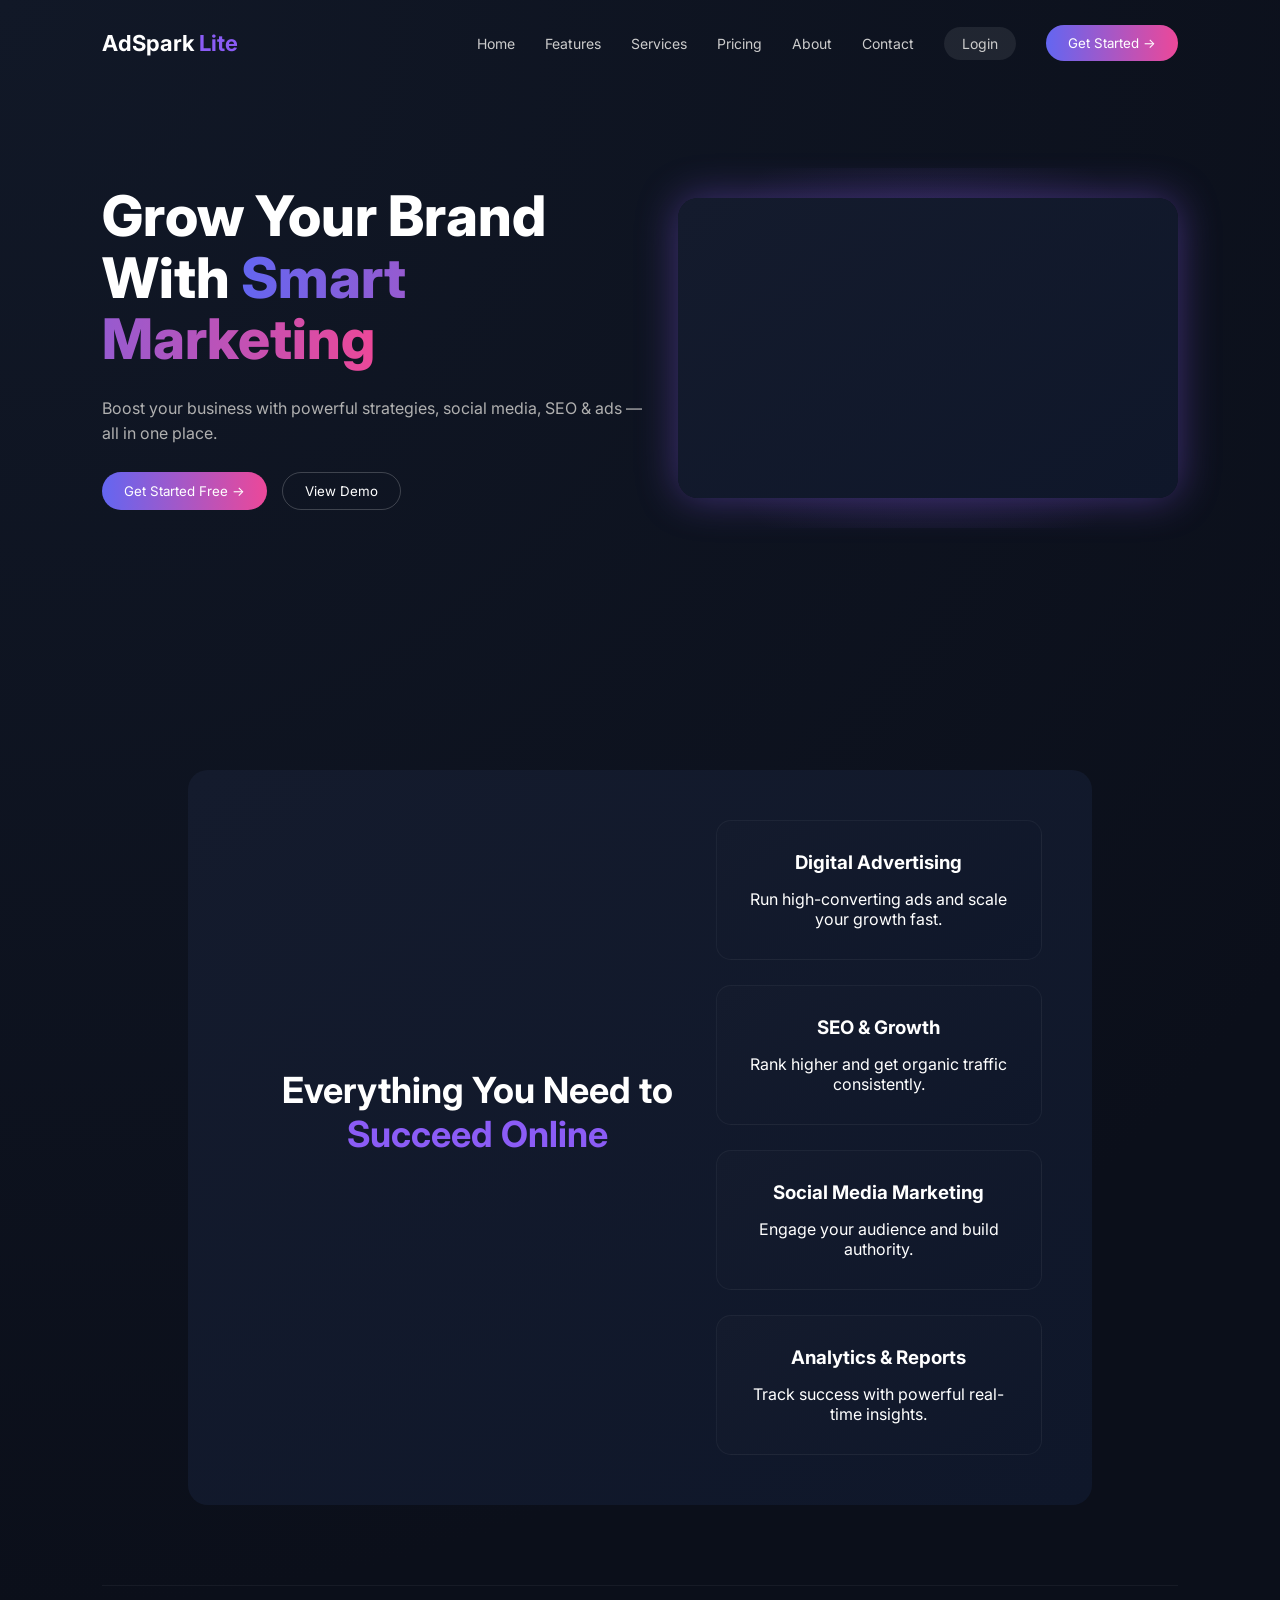
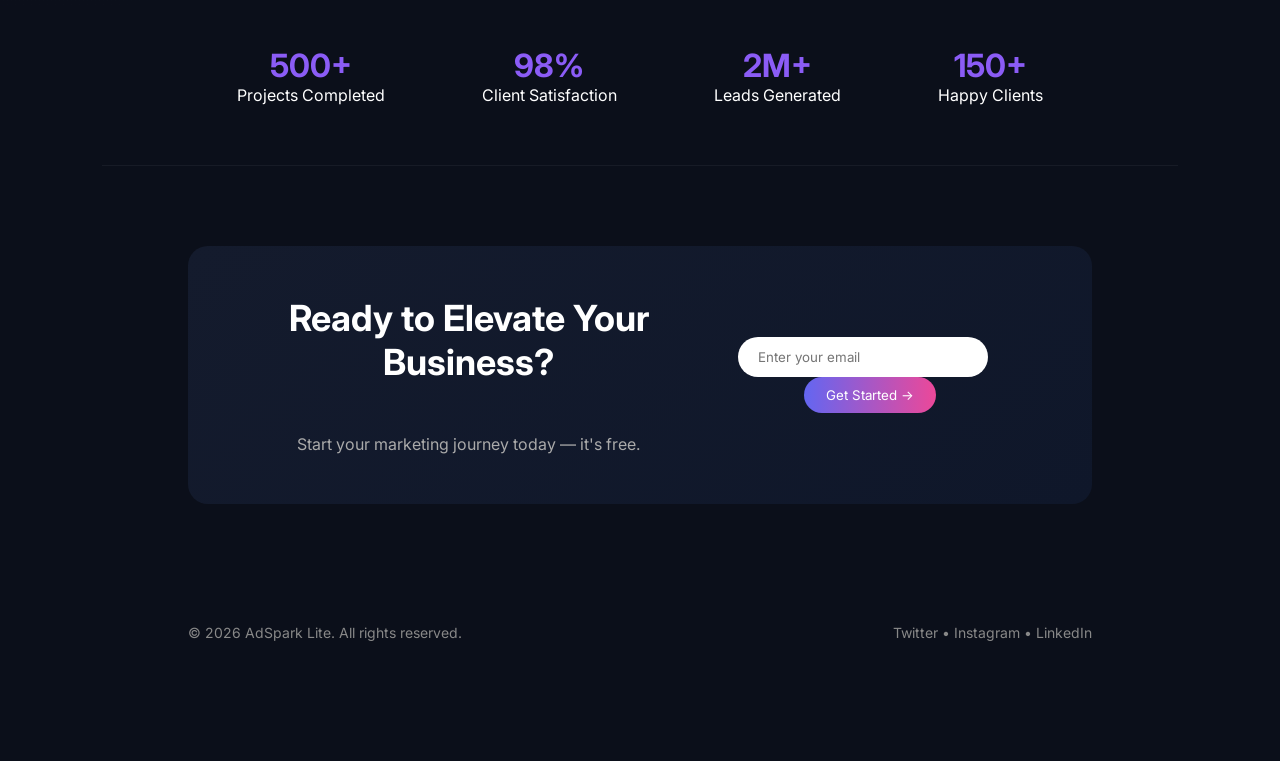
==== index.html @ bde57d4e "Update index.html" ====
<!DOCTYPE html>
<html lang="en">
<head>
<meta charset="UTF-8">
<meta name="viewport" content="width=device-width, initial-scale=1.0">
<title>AdSpark Lite</title>
<link href="https://fonts.googleapis.com/css2?family=Inter:wght@400;600;700;800&display=swap" rel="stylesheet">

<style>
* {
  margin: 0;
  padding: 0;
  box-sizing: border-box;
  font-family: 'Inter', sans-serif;
}

body {
  background: radial-gradient(circle at top left, #111827, #0b0f1a 60%);
  color: white;
  overflow-x: hidden;
}

/* NAVBAR */
nav {
  display: flex;
  justify-content: space-between;
  align-items: center;
  padding: 25px 8%;
}

.logo {
  font-size: 22px;
  font-weight: 700;
}

.logo span {
  color: #8b5cf6;
}

.nav-links {
  display: flex;
  gap: 30px;
  align-items: center;
}

.nav-links a {
  color: #ccc;
  text-decoration: none;
  font-size: 14px;
  transition: 0.3s;
}

.nav-links a:hover {
  color: white;
}

.login-btn {
  padding: 8px 18px;
  border-radius: 20px;
  background: rgba(255,255,255,0.08);
}

.primary-btn {
  padding: 10px 22px;
  border-radius: 25px;
  background: linear-gradient(90deg, #6366f1, #ec4899);
  border: none;
  color: white;
  cursor: pointer;
  transition: 0.3s;
}

.primary-btn:hover {
  box-shadow: 0 0 20px #8b5cf6;
  transform: translateY(-2px);
}

/* HERO */
.hero {
  display: flex;
  justify-content: space-between;
  align-items: center;
  padding: 100px 8%;
}

.hero-text {
  max-width: 550px;
}

.hero h1 {
  font-size: 56px;
  font-weight: 800;
  line-height: 1.1;
}

.hero h1 span {
  background: linear-gradient(90deg, #6366f1, #ec4899);
  -webkit-background-clip: text;
  -webkit-text-fill-color: transparent;
}

.hero p {
  margin: 25px 0;
  color: #b0b0b0;
  line-height: 1.6;
}

.hero-buttons {
  display: flex;
  gap: 15px;
  margin-top: 25px;
}

.secondary-btn {
  padding: 10px 22px;
  border-radius: 25px;
  background: transparent;
  border: 1px solid rgba(255,255,255,0.2);
  color: white;
  cursor: pointer;
}

/* MOCK DASHBOARD */
.dashboard {
  width: 500px;
  height: 300px;
  background: linear-gradient(145deg, #141b2d, #0f172a);
  border-radius: 20px;
  box-shadow: 0 0 40px rgba(139,92,246,0.4);
  position: relative;
}

.dashboard::after {
  content: "";
  position: absolute;
  width: 120%;
  height: 120%;
  top: -10%;
  left: -10%;
  background: radial-gradient(circle, rgba(139,92,246,0.2), transparent 70%);
  z-index: -1;
}

/* FEATURES */
.features {
  padding: 80px 8%;
  text-align: center;
}

.features h2 {
  font-size: 36px;
  margin-bottom: 50px;
}

.features h2 span {
  color: #8b5cf6;
}

.feature-grid {
  display: grid;
  grid-template-columns: repeat(auto-fit, minmax(230px, 1fr));
  gap: 25px;
}

.feature-card {
  background: linear-gradient(145deg, #141b2d, #0f172a);
  padding: 30px;
  border-radius: 15px;
  transition: 0.3s;
  border: 1px solid rgba(255,255,255,0.05);
}

.feature-card:hover {
  transform: translateY(-8px);
  box-shadow: 0 0 25px rgba(139,92,246,0.4);
}

.feature-card h3 {
  margin-bottom: 15px;
}

/* STATS */
.stats {
  display: flex;
  justify-content: space-around;
  padding: 60px 8%;
  border-top: 1px solid rgba(255,255,255,0.05);
  border-bottom: 1px solid rgba(255,255,255,0.05);
}

.stat {
  text-align: center;
}

.stat h3 {
  font-size: 32px;
  color: #8b5cf6;
}

/* CTA */
.cta {
  margin: 80px 8%;
  padding: 50px;
  border-radius: 20px;
  background: linear-gradient(145deg, #141b2d, #0f172a);
  display: flex;
  justify-content: space-between;
  align-items: center;
}

.cta input {
  padding: 12px 20px;
  width: 250px;
  border-radius: 25px;
  border: none;
  margin-right: 15px;
  outline: none;
}

/* FOOTER */
footer {
  padding: 40px 8%;
  display: flex;
  justify-content: space-between;
  color: #888;
  font-size: 14px;
}

@media(max-width: 900px){
  .hero {
    flex-direction: column;
    text-align: center;
  }

  .dashboard {
    margin-top: 50px;
    width: 100%;
  }

  .cta {
    flex-direction: column;
    gap: 20px;
    text-align: center;
  }
}
</style>
</head>

<body>

<nav>
  <div class="logo">AdSpark <span>Lite</span></div>
  <div class="nav-links">
    <a href="#">Home</a>
   <a href="#features">Features</a>
    <a href="#">Services</a>
    <a href="#">Pricing</a>
    <a href="#">About</a>
    <a href="#">Contact</a>
    <a class="login-btn" href="#">Login</a>
    <button class="primary-btn">Get Started →</button>
  </div>
</nav>

<section class="hero">
  <div class="hero-text">
    <h1>Grow Your Brand With <span>Smart Marketing</span></h1>
    <p>Boost your business with powerful strategies, social media, SEO & ads — all in one place.</p>
    <div class="hero-buttons">
      <button class="primary-btn">Get Started Free →</button>
      <button class="secondary-btn">View Demo</button>
    </div>
  </div>
  <div class="dashboard"></div>
</section>
<section class="features" id="features">
<section class="cta" id="cta">
  <h2>Everything You Need to <span>Succeed Online</span></h2>
  <div class="feature-grid">
    <div class="feature-card">
      <h3>Digital Advertising</h3>
      <p>Run high-converting ads and scale your growth fast.</p>
    </div>
    <div class="feature-card">
      <h3>SEO & Growth</h3>
      <p>Rank higher and get organic traffic consistently.</p>
    </div>
    <div class="feature-card">
      <h3>Social Media Marketing</h3>
      <p>Engage your audience and build authority.</p>
    </div>
    <div class="feature-card">
      <h3>Analytics & Reports</h3>
      <p>Track success with powerful real-time insights.</p>
    </div>
  </div>
</section>

<section class="stats">
  <div class="stat">
    <h3>500+</h3>
    <p>Projects Completed</p>
  </div>
  <div class="stat">
    <h3>98%</h3>
    <p>Client Satisfaction</p>
  </div>
  <div class="stat">
    <h3>2M+</h3>
    <p>Leads Generated</p>
  </div>
  <div class="stat">
    <h3>150+</h3>
    <p>Happy Clients</p>
  </div>
</section>

<section class="cta">
  <div>
    <h2>Ready to Elevate Your Business?</h2>
    <p style="color:#aaa;">Start your marketing journey today — it's free.</p>
  </div>
  <div>
    <input type="email" placeholder="Enter your email">
    <button class="primary-btn">Get Started →</button>
  </div>
</section>

<footer>
  <div>© 2026 AdSpark Lite. All rights reserved.</div>
  <div>Twitter • Instagram • LinkedIn</div>
</footer>
<script>

// Smooth scroll for nav links
document.querySelectorAll('a[<a href="#features">Features</a>"]').forEach(anchor => {
  anchor.addEventListener('click', function(e) {
    e.preventDefault();
    document.querySelector(this.getAttribute('href')).scrollIntoView({
      behavior: 'smooth'
    });
  });
});

// Scroll buttons
document.querySelectorAll('.primary-btn').forEach(btn => {
  btn.addEventListener('click', function() {
    const ctaSection = document.querySelector('.cta');
    ctaSection.scrollIntoView({ behavior: 'smooth' });
  });
});

// View Demo button
document.querySelector('.secondary-btn')?.addEventListener('click', function() {
  document.querySelector('.features').scrollIntoView({
    behavior: 'smooth'
  });
});

// Email submission
const emailBtn = document.querySelector('.cta button');
const emailInput = document.querySelector('.cta input');

emailBtn.addEventListener('click', function() {
  if(emailInput.value.trim() === "") {
    alert("Please enter your email.");
  } else {
    alert("You're in! 🚀 We'll be in touch soon.");
    emailInput.value = "";
  }
});

</script>
</body>
</html>
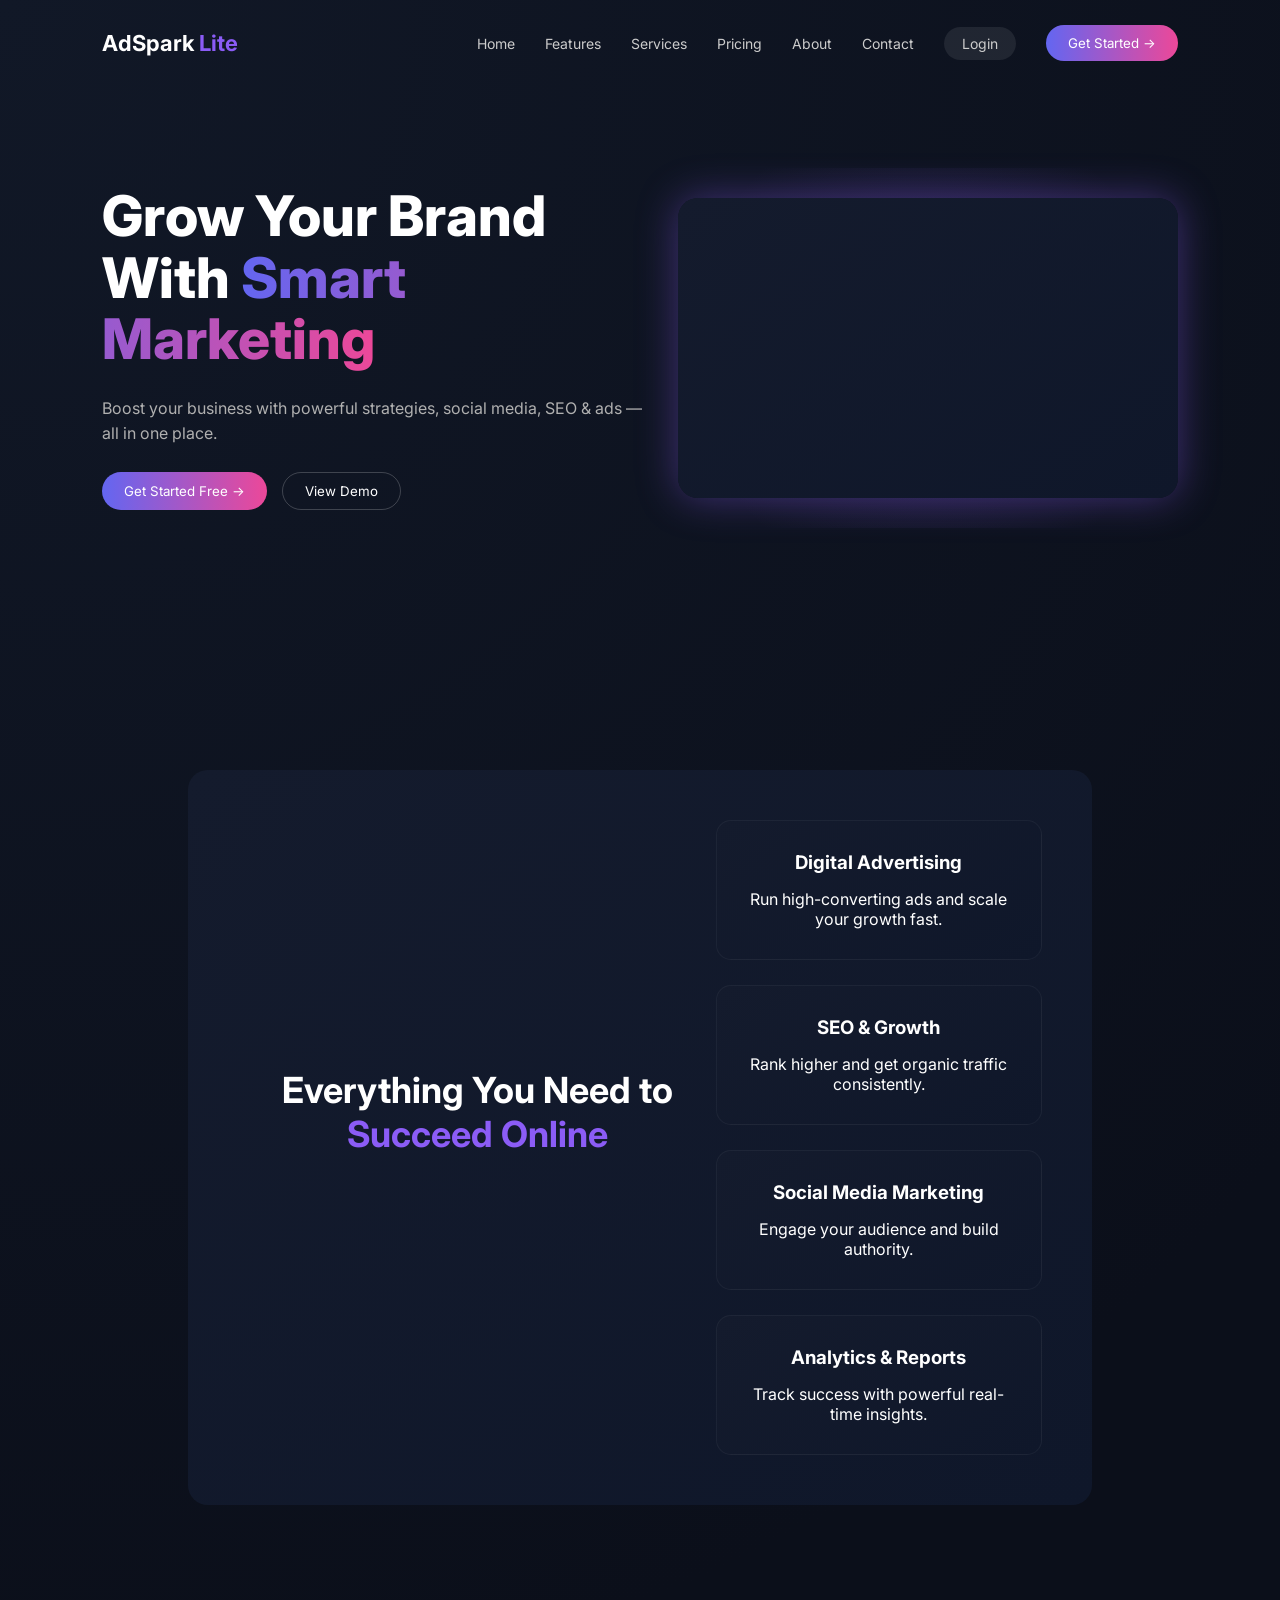
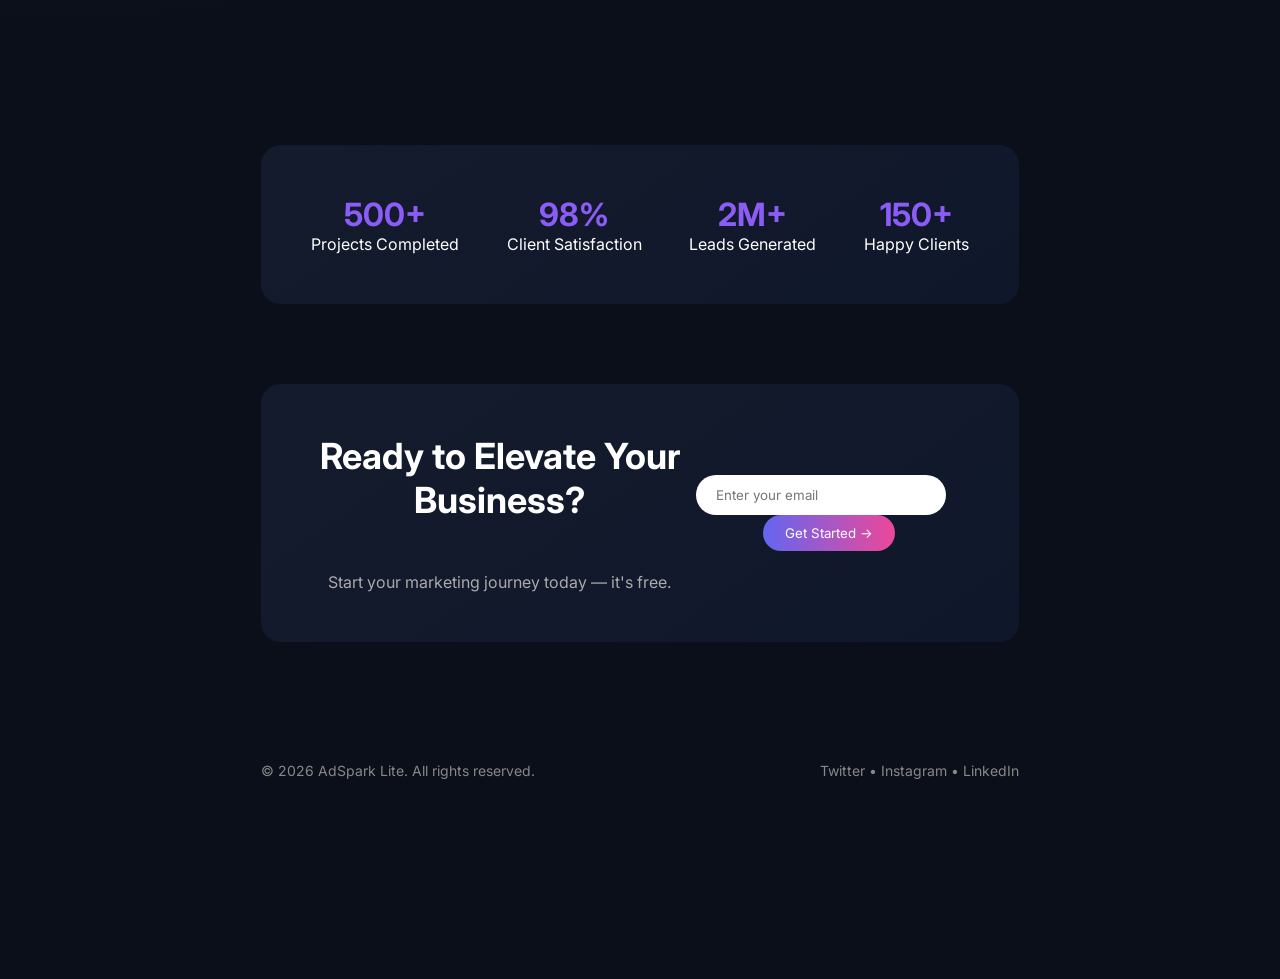
==== commit 0d2f02a9: "Update index.html" ====
--- a/index.html
+++ b/index.html
@@ -296,7 +296,8 @@
   </div>
 </section>
 
-<section class="stats">
+<section class="features" id="features">
+<section class="cta" id="cta">
   <div class="stat">
     <h3>500+</h3>
     <p>Projects Completed</p>
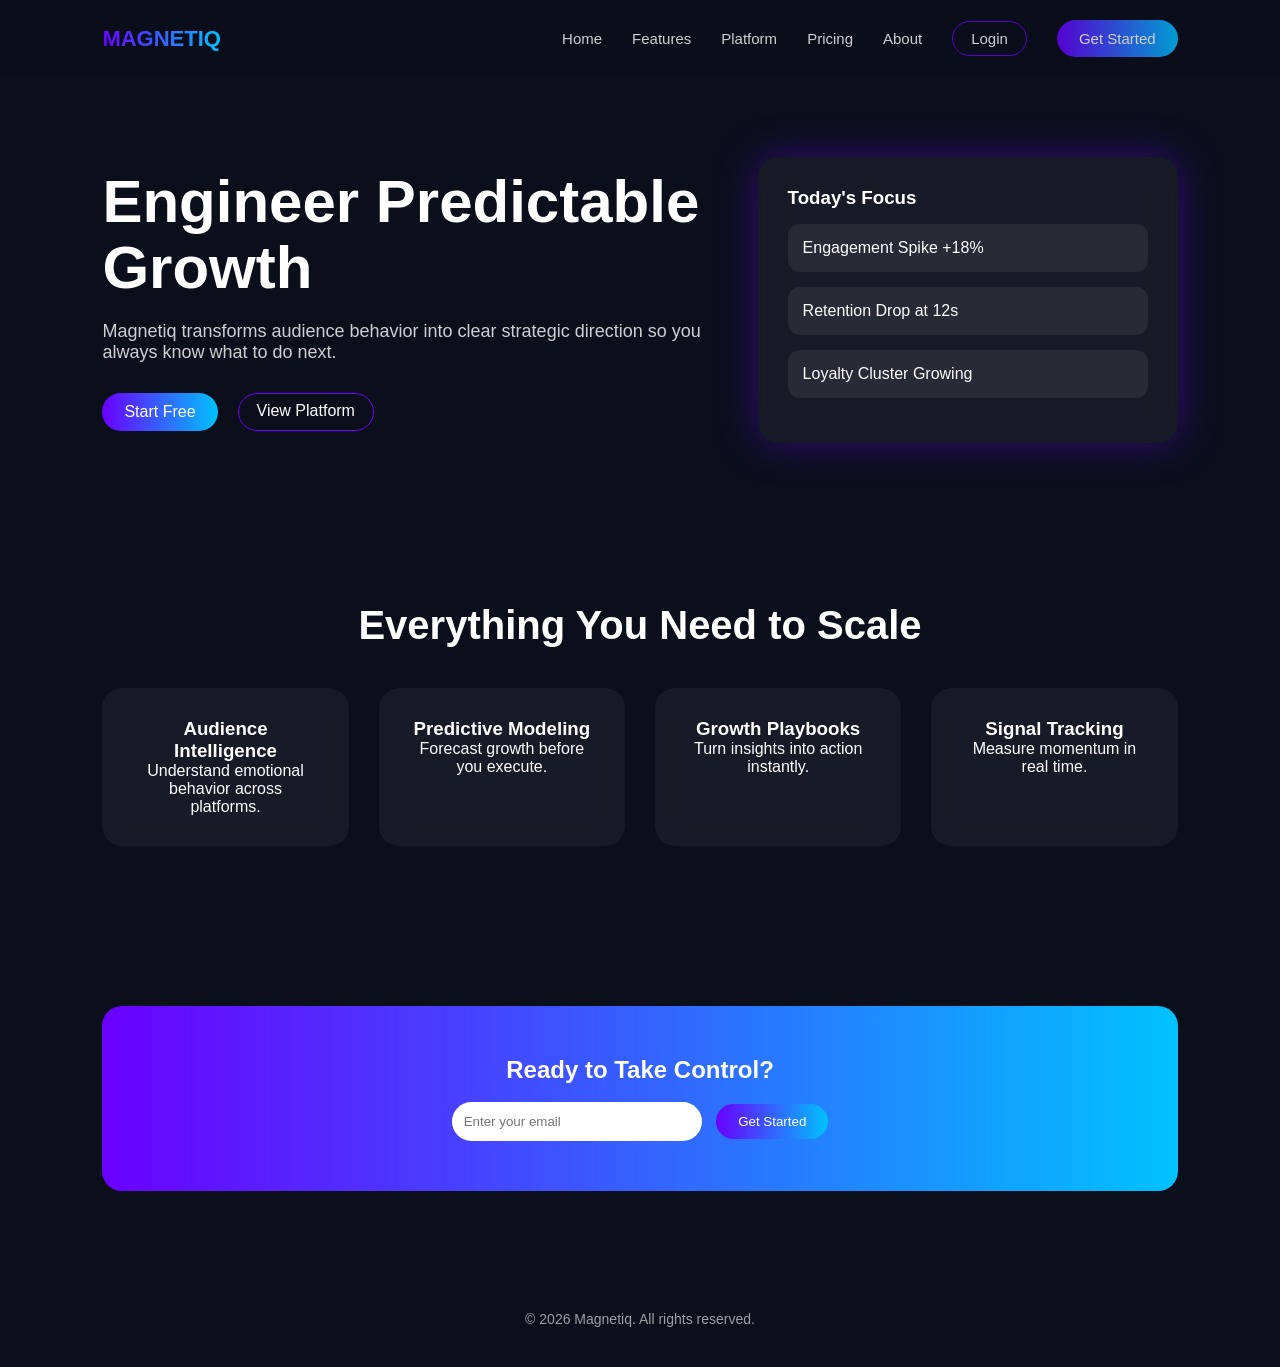
==== commit ed7694b6: "Update index.html" ====
--- a/index.html
+++ b/index.html
@@ -1,376 +1,74 @@
 <!DOCTYPE html>
-<html lang="en">
+<html>
 <head>
-<meta charset="UTF-8">
-<meta name="viewport" content="width=device-width, initial-scale=1.0">
-<title>AdSpark Lite</title>
-<link href="https://fonts.googleapis.com/css2?family=Inter:wght@400;600;700;800&display=swap" rel="stylesheet">
-
-<style>
-* {
-  margin: 0;
-  padding: 0;
-  box-sizing: border-box;
-  font-family: 'Inter', sans-serif;
-}
-
-body {
-  background: radial-gradient(circle at top left, #111827, #0b0f1a 60%);
-  color: white;
-  overflow-x: hidden;
-}
-
-/* NAVBAR */
-nav {
-  display: flex;
-  justify-content: space-between;
-  align-items: center;
-  padding: 25px 8%;
-}
-
-.logo {
-  font-size: 22px;
-  font-weight: 700;
-}
-
-.logo span {
-  color: #8b5cf6;
-}
-
-.nav-links {
-  display: flex;
-  gap: 30px;
-  align-items: center;
-}
-
-.nav-links a {
-  color: #ccc;
-  text-decoration: none;
-  font-size: 14px;
-  transition: 0.3s;
-}
-
-.nav-links a:hover {
-  color: white;
-}
-
-.login-btn {
-  padding: 8px 18px;
-  border-radius: 20px;
-  background: rgba(255,255,255,0.08);
-}
-
-.primary-btn {
-  padding: 10px 22px;
-  border-radius: 25px;
-  background: linear-gradient(90deg, #6366f1, #ec4899);
-  border: none;
-  color: white;
-  cursor: pointer;
-  transition: 0.3s;
-}
-
-.primary-btn:hover {
-  box-shadow: 0 0 20px #8b5cf6;
-  transform: translateY(-2px);
-}
-
-/* HERO */
-.hero {
-  display: flex;
-  justify-content: space-between;
-  align-items: center;
-  padding: 100px 8%;
-}
-
-.hero-text {
-  max-width: 550px;
-}
-
-.hero h1 {
-  font-size: 56px;
-  font-weight: 800;
-  line-height: 1.1;
-}
-
-.hero h1 span {
-  background: linear-gradient(90deg, #6366f1, #ec4899);
-  -webkit-background-clip: text;
-  -webkit-text-fill-color: transparent;
-}
-
-.hero p {
-  margin: 25px 0;
-  color: #b0b0b0;
-  line-height: 1.6;
-}
-
-.hero-buttons {
-  display: flex;
-  gap: 15px;
-  margin-top: 25px;
-}
-
-.secondary-btn {
-  padding: 10px 22px;
-  border-radius: 25px;
-  background: transparent;
-  border: 1px solid rgba(255,255,255,0.2);
-  color: white;
-  cursor: pointer;
-}
-
-/* MOCK DASHBOARD */
-.dashboard {
-  width: 500px;
-  height: 300px;
-  background: linear-gradient(145deg, #141b2d, #0f172a);
-  border-radius: 20px;
-  box-shadow: 0 0 40px rgba(139,92,246,0.4);
-  position: relative;
-}
-
-.dashboard::after {
-  content: "";
-  position: absolute;
-  width: 120%;
-  height: 120%;
-  top: -10%;
-  left: -10%;
-  background: radial-gradient(circle, rgba(139,92,246,0.2), transparent 70%);
-  z-index: -1;
-}
-
-/* FEATURES */
-.features {
-  padding: 80px 8%;
-  text-align: center;
-}
-
-.features h2 {
-  font-size: 36px;
-  margin-bottom: 50px;
-}
-
-.features h2 span {
-  color: #8b5cf6;
-}
-
-.feature-grid {
-  display: grid;
-  grid-template-columns: repeat(auto-fit, minmax(230px, 1fr));
-  gap: 25px;
-}
-
-.feature-card {
-  background: linear-gradient(145deg, #141b2d, #0f172a);
-  padding: 30px;
-  border-radius: 15px;
-  transition: 0.3s;
-  border: 1px solid rgba(255,255,255,0.05);
-}
-
-.feature-card:hover {
-  transform: translateY(-8px);
-  box-shadow: 0 0 25px rgba(139,92,246,0.4);
-}
-
-.feature-card h3 {
-  margin-bottom: 15px;
-}
-
-/* STATS */
-.stats {
-  display: flex;
-  justify-content: space-around;
-  padding: 60px 8%;
-  border-top: 1px solid rgba(255,255,255,0.05);
-  border-bottom: 1px solid rgba(255,255,255,0.05);
-}
-
-.stat {
-  text-align: center;
-}
-
-.stat h3 {
-  font-size: 32px;
-  color: #8b5cf6;
-}
-
-/* CTA */
-.cta {
-  margin: 80px 8%;
-  padding: 50px;
-  border-radius: 20px;
-  background: linear-gradient(145deg, #141b2d, #0f172a);
-  display: flex;
-  justify-content: space-between;
-  align-items: center;
-}
-
-.cta input {
-  padding: 12px 20px;
-  width: 250px;
-  border-radius: 25px;
-  border: none;
-  margin-right: 15px;
-  outline: none;
-}
-
-/* FOOTER */
-footer {
-  padding: 40px 8%;
-  display: flex;
-  justify-content: space-between;
-  color: #888;
-  font-size: 14px;
-}
-
-@media(max-width: 900px){
-  .hero {
-    flex-direction: column;
-    text-align: center;
-  }
-
-  .dashboard {
-    margin-top: 50px;
-    width: 100%;
-  }
-
-  .cta {
-    flex-direction: column;
-    gap: 20px;
-    text-align: center;
-  }
-}
-</style>
+  <title>Magnetiq</title>
+  <link rel="stylesheet" href="style.css">
 </head>
-
 <body>
 
-<nav>
-  <div class="logo">AdSpark <span>Lite</span></div>
+<div class="navbar">
+  <div class="logo">MAGNETIQ</div>
   <div class="nav-links">
-    <a href="#">Home</a>
-   <a href="#features">Features</a>
-    <a href="#">Services</a>
-    <a href="#">Pricing</a>
-    <a href="#">About</a>
-    <a href="#">Contact</a>
-    <a class="login-btn" href="#">Login</a>
-    <button class="primary-btn">Get Started →</button>
+    <a href="index.html">Home</a>
+    <a href="features.html">Features</a>
+    <a href="platform.html">Platform</a>
+    <a href="pricing.html">Pricing</a>
+    <a href="about.html">About</a>
+    <a href="login.html" class="btn-outline">Login</a>
+    <a href="login.html" class="btn-primary">Get Started</a>
   </div>
-</nav>
+</div>
 
 <section class="hero">
   <div class="hero-text">
-    <h1>Grow Your Brand With <span>Smart Marketing</span></h1>
-    <p>Boost your business with powerful strategies, social media, SEO & ads — all in one place.</p>
+    <h1>Engineer Predictable Growth</h1>
+    <p>Magnetiq transforms audience behavior into clear strategic direction so you always know what to do next.</p>
     <div class="hero-buttons">
-      <button class="primary-btn">Get Started Free →</button>
-      <button class="secondary-btn">View Demo</button>
+      <a href="login.html" class="btn-primary">Start Free</a>
+      <a href="features.html" class="btn-outline">View Platform</a>
     </div>
   </div>
-  <div class="dashboard"></div>
+
+  <div class="mockup">
+    <h3>Today's Focus</h3>
+    <div class="stat">Engagement Spike +18%</div>
+    <div class="stat">Retention Drop at 12s</div>
+    <div class="stat">Loyalty Cluster Growing</div>
+  </div>
 </section>
-<section class="features" id="features">
-<section class="cta" id="cta">
-  <h2>Everything You Need to <span>Succeed Online</span></h2>
+
+<section class="features">
+  <h2>Everything You Need to Scale</h2>
   <div class="feature-grid">
     <div class="feature-card">
-      <h3>Digital Advertising</h3>
-      <p>Run high-converting ads and scale your growth fast.</p>
+      <h3>Audience Intelligence</h3>
+      <p>Understand emotional behavior across platforms.</p>
     </div>
     <div class="feature-card">
-      <h3>SEO & Growth</h3>
-      <p>Rank higher and get organic traffic consistently.</p>
+      <h3>Predictive Modeling</h3>
+      <p>Forecast growth before you execute.</p>
     </div>
     <div class="feature-card">
-      <h3>Social Media Marketing</h3>
-      <p>Engage your audience and build authority.</p>
+      <h3>Growth Playbooks</h3>
+      <p>Turn insights into action instantly.</p>
     </div>
     <div class="feature-card">
-      <h3>Analytics & Reports</h3>
-      <p>Track success with powerful real-time insights.</p>
+      <h3>Signal Tracking</h3>
+      <p>Measure momentum in real time.</p>
     </div>
   </div>
 </section>
 
-<section class="features" id="features">
-<section class="cta" id="cta">
-  <div class="stat">
-    <h3>500+</h3>
-    <p>Projects Completed</p>
-  </div>
-  <div class="stat">
-    <h3>98%</h3>
-    <p>Client Satisfaction</p>
-  </div>
-  <div class="stat">
-    <h3>2M+</h3>
-    <p>Leads Generated</p>
-  </div>
-  <div class="stat">
-    <h3>150+</h3>
-    <p>Happy Clients</p>
-  </div>
+<section class="cta">
+  <h2>Ready to Take Control?</h2>
+  <br>
+  <input type="email" placeholder="Enter your email">
+  <button class="btn-primary">Get Started</button>
 </section>
 
-<section class="cta">
-  <div>
-    <h2>Ready to Elevate Your Business?</h2>
-    <p style="color:#aaa;">Start your marketing journey today — it's free.</p>
-  </div>
-  <div>
-    <input type="email" placeholder="Enter your email">
-    <button class="primary-btn">Get Started →</button>
-  </div>
-</section>
+<div class="footer">
+  © 2026 Magnetiq. All rights reserved.
+</div>
 
-<footer>
-  <div>© 2026 AdSpark Lite. All rights reserved.</div>
-  <div>Twitter • Instagram • LinkedIn</div>
-</footer>
-<script>
-
-// Smooth scroll for nav links
-document.querySelectorAll('a[<a href="#features">Features</a>"]').forEach(anchor => {
-  anchor.addEventListener('click', function(e) {
-    e.preventDefault();
-    document.querySelector(this.getAttribute('href')).scrollIntoView({
-      behavior: 'smooth'
-    });
-  });
-});
-
-// Scroll buttons
-document.querySelectorAll('.primary-btn').forEach(btn => {
-  btn.addEventListener('click', function() {
-    const ctaSection = document.querySelector('.cta');
-    ctaSection.scrollIntoView({ behavior: 'smooth' });
-  });
-});
-
-// View Demo button
-document.querySelector('.secondary-btn')?.addEventListener('click', function() {
-  document.querySelector('.features').scrollIntoView({
-    behavior: 'smooth'
-  });
-});
-
-// Email submission
-const emailBtn = document.querySelector('.cta button');
-const emailInput = document.querySelector('.cta input');
-
-emailBtn.addEventListener('click', function() {
-  if(emailInput.value.trim() === "") {
-    alert("Please enter your email.");
-  } else {
-    alert("You're in! 🚀 We'll be in touch soon.");
-    emailInput.value = "";
-  }
-});
-
-</script>
 </body>
 </html>
--- a/style.css
+++ b/style.css
@@ -0,0 +1,197 @@
+/* RESET */
+* {
+  margin: 0;
+  padding: 0;
+  box-sizing: border-box;
+  font-family: 'Inter', sans-serif;
+}
+
+body {
+  background: #0b0f1c;
+  color: white;
+  overflow-x: hidden;
+}
+
+a {
+  text-decoration: none;
+  color: inherit;
+}
+
+/* NAVBAR */
+.navbar {
+  display: flex;
+  justify-content: space-between;
+  align-items: center;
+  padding: 20px 8%;
+  background: rgba(11, 15, 28, 0.9);
+  position: sticky;
+  top: 0;
+  backdrop-filter: blur(10px);
+  z-index: 1000;
+}
+
+.logo {
+  font-size: 22px;
+  font-weight: 700;
+  background: linear-gradient(90deg, #6a00ff, #00c2ff);
+  -webkit-background-clip: text;
+  -webkit-text-fill-color: transparent;
+}
+
+.nav-links {
+  display: flex;
+  gap: 30px;
+  align-items: center;
+}
+
+.nav-links a {
+  font-size: 15px;
+  opacity: 0.8;
+}
+
+.nav-links a:hover {
+  opacity: 1;
+}
+
+.btn-outline {
+  padding: 8px 18px;
+  border-radius: 25px;
+  border: 1px solid #6a00ff;
+}
+
+.btn-primary {
+  padding: 10px 22px;
+  border-radius: 25px;
+  background: linear-gradient(90deg, #6a00ff, #00c2ff);
+  border: none;
+  color: white;
+  cursor: pointer;
+}
+
+/* HERO */
+.hero {
+  display: flex;
+  align-items: center;
+  justify-content: space-between;
+  padding: 80px 8%;
+  gap: 40px;
+}
+
+.hero-text {
+  max-width: 600px;
+}
+
+.hero h1 {
+  font-size: 60px;
+  line-height: 1.1;
+  margin-bottom: 20px;
+}
+
+.hero p {
+  font-size: 18px;
+  opacity: 0.8;
+  margin-bottom: 30px;
+}
+
+.hero-buttons {
+  display: flex;
+  gap: 20px;
+}
+
+/* MOCKUP PANEL */
+.mockup {
+  background: rgba(255, 255, 255, 0.05);
+  padding: 30px;
+  border-radius: 20px;
+  backdrop-filter: blur(15px);
+  box-shadow: 0 0 40px rgba(106, 0, 255, 0.4);
+  width: 420px;
+}
+
+.mockup h3 {
+  margin-bottom: 15px;
+}
+
+.stat {
+  margin-bottom: 15px;
+  padding: 15px;
+  border-radius: 12px;
+  background: rgba(255,255,255,0.07);
+}
+
+/* FEATURES */
+.features {
+  padding: 80px 8%;
+  text-align: center;
+}
+
+.features h2 {
+  font-size: 40px;
+  margin-bottom: 40px;
+}
+
+.feature-grid {
+  display: grid;
+  grid-template-columns: repeat(4, 1fr);
+  gap: 30px;
+}
+
+.feature-card {
+  padding: 30px;
+  border-radius: 20px;
+  background: rgba(255,255,255,0.05);
+  backdrop-filter: blur(10px);
+  transition: 0.3s;
+}
+
+.feature-card:hover {
+  transform: translateY(-8px);
+  box-shadow: 0 0 30px rgba(0, 194, 255, 0.4);
+}
+
+/* CTA SECTION */
+.cta {
+  margin: 80px 8%;
+  padding: 50px;
+  border-radius: 20px;
+  background: linear-gradient(90deg, #6a00ff, #00c2ff);
+  text-align: center;
+}
+
+.cta input {
+  padding: 12px;
+  border-radius: 25px;
+  border: none;
+  width: 250px;
+  margin-right: 10px;
+}
+
+/* FOOTER */
+.footer {
+  padding: 40px 8%;
+  text-align: center;
+  opacity: 0.6;
+  font-size: 14px;
+}
+
+/* RESPONSIVE */
+@media (max-width: 1000px) {
+  .hero {
+    flex-direction: column;
+    text-align: center;
+  }
+
+  .feature-grid {
+    grid-template-columns: repeat(2, 1fr);
+  }
+}
+
+@media (max-width: 600px) {
+  .feature-grid {
+    grid-template-columns: 1fr;
+  }
+
+  .hero h1 {
+    font-size: 38px;
+  }
+}
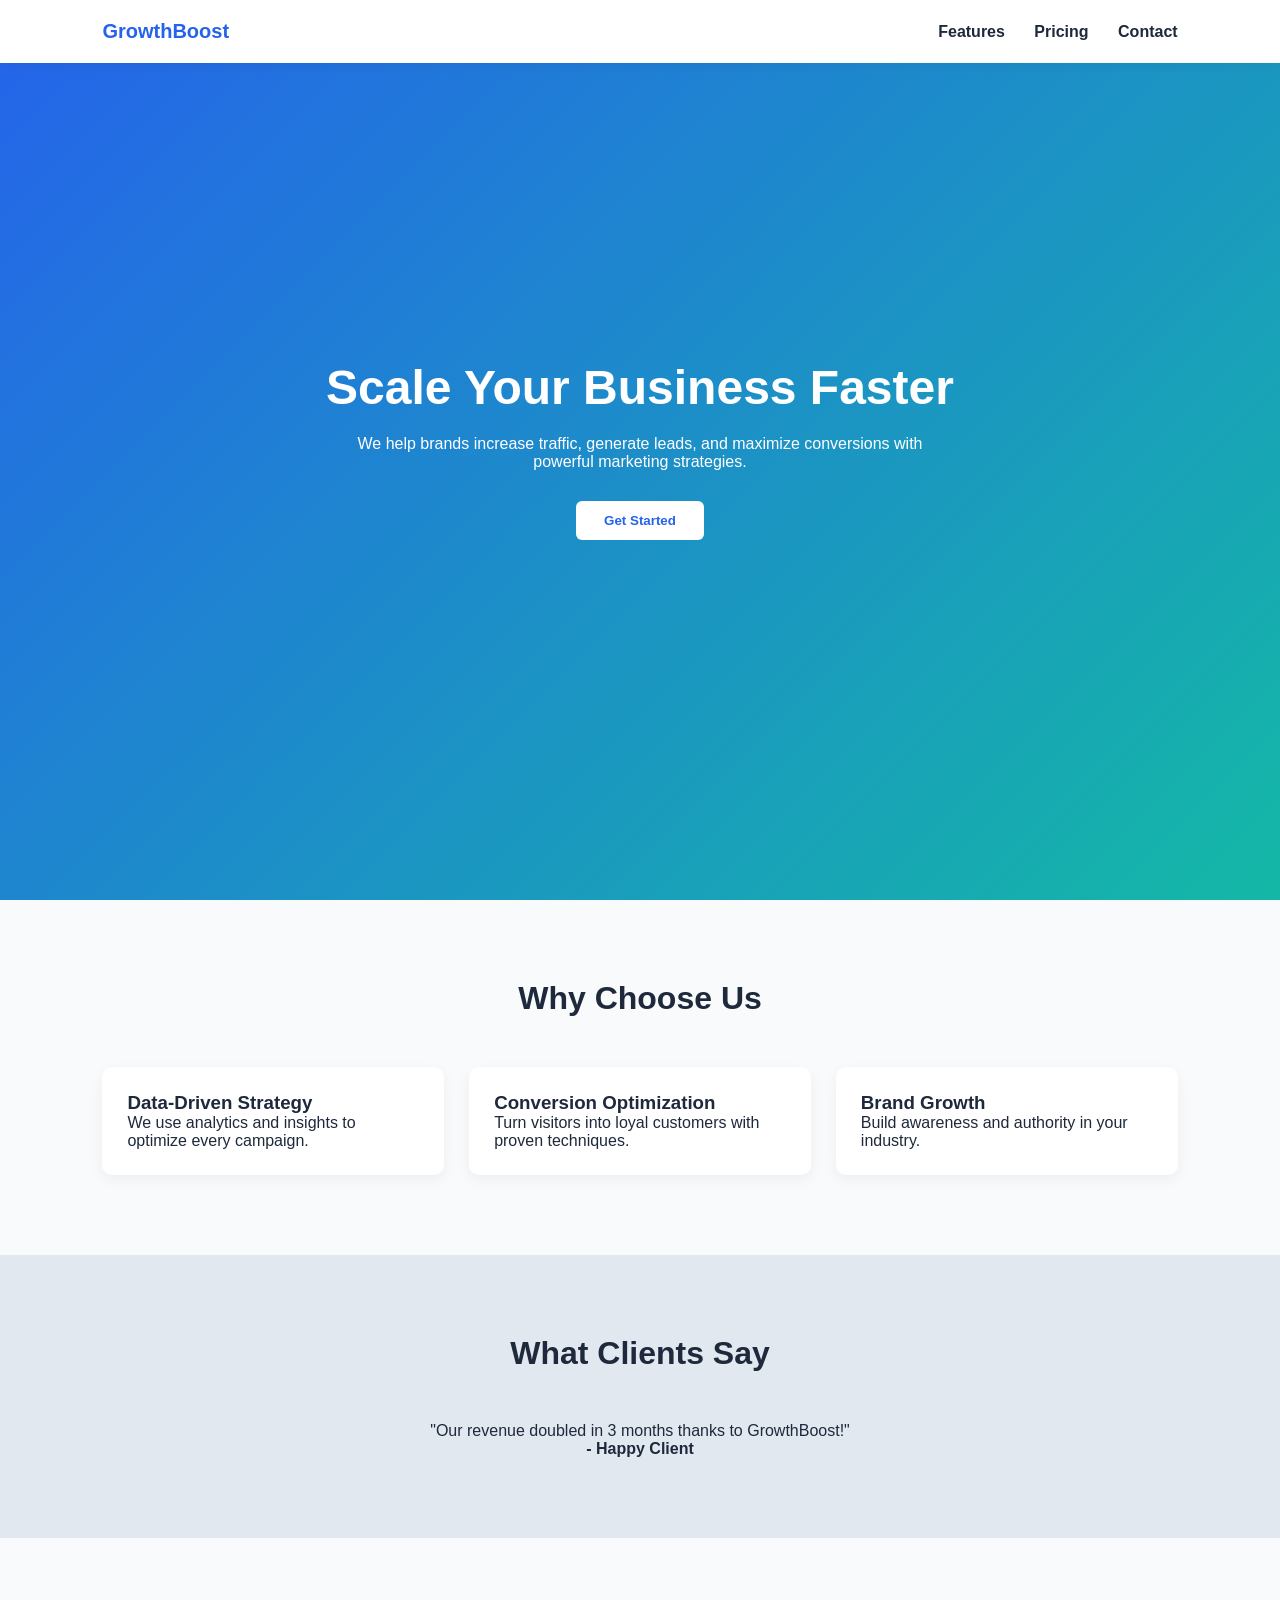
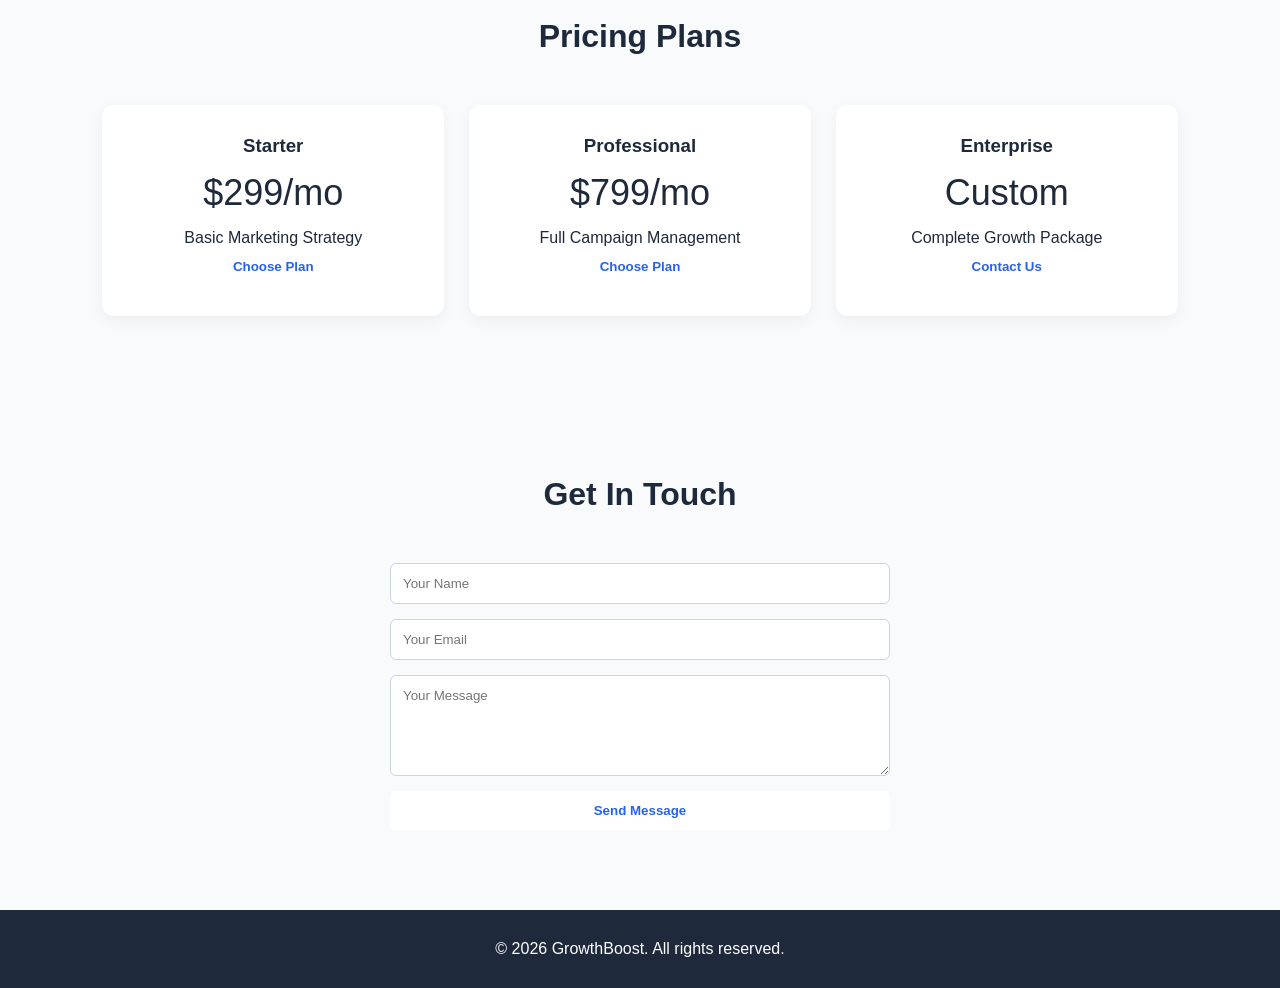
==== commit 1f5bf17a: "Update index.html" ====
--- a/index.html
+++ b/index.html
@@ -1,74 +1,279 @@
 <!DOCTYPE html>
-<html>
+<html lang="en">
 <head>
-  <title>Magnetiq</title>
-  <link rel="stylesheet" href="style.css">
+<meta charset="UTF-8">
+<meta name="viewport" content="width=device-width, initial-scale=1.0">
+<title>GrowthBoost | Marketing That Converts</title>
+
+<style>
+*{
+margin:0;
+padding:0;
+box-sizing:border-box;
+font-family:Arial, Helvetica, sans-serif;
+}
+
+body{
+background:#f8fafc;
+color:#1e293b;
+scroll-behavior:smooth;
+}
+
+/* HEADER */
+header{
+position:fixed;
+width:100%;
+background:white;
+padding:20px 8%;
+display:flex;
+justify-content:space-between;
+align-items:center;
+box-shadow:0 3px 10px rgba(0,0,0,0.05);
+z-index:1000;
+}
+
+.logo{
+font-weight:bold;
+font-size:20px;
+color:#2563eb;
+}
+
+nav a{
+margin-left:25px;
+text-decoration:none;
+color:#1e293b;
+font-weight:600;
+}
+
+nav a:hover{
+color:#2563eb;
+}
+
+/* HERO */
+.hero{
+height:100vh;
+display:flex;
+flex-direction:column;
+justify-content:center;
+align-items:center;
+text-align:center;
+padding:0 8%;
+background:linear-gradient(135deg,#2563eb,#14b8a6);
+color:white;
+}
+
+.hero h1{
+font-size:48px;
+margin-bottom:20px;
+}
+
+.hero p{
+max-width:600px;
+margin-bottom:30px;
+}
+
+.btn{
+padding:12px 28px;
+border:none;
+border-radius:6px;
+cursor:pointer;
+font-weight:bold;
+}
+
+.btn-primary{
+background:white;
+color:#2563eb;
+}
+
+.btn-primary:hover{
+background:#f1f5f9;
+}
+
+/* SECTIONS */
+section{
+padding:80px 8%;
+}
+
+.section-title{
+text-align:center;
+font-size:32px;
+margin-bottom:50px;
+}
+
+/* FEATURES */
+.features{
+display:grid;
+grid-template-columns:repeat(auto-fit,minmax(250px,1fr));
+gap:25px;
+}
+
+.card{
+background:white;
+padding:25px;
+border-radius:10px;
+box-shadow:0 5px 15px rgba(0,0,0,0.05);
+transition:0.3s;
+}
+
+.card:hover{
+transform:translateY(-8px);
+}
+
+/* TESTIMONIALS */
+.testimonials{
+background:#e2e8f0;
+text-align:center;
+}
+
+.testimonial{
+max-width:600px;
+margin:auto;
+}
+
+/* PRICING */
+.pricing{
+display:grid;
+grid-template-columns:repeat(auto-fit,minmax(250px,1fr));
+gap:25px;
+}
+
+.price-card{
+background:white;
+padding:30px;
+border-radius:12px;
+box-shadow:0 5px 15px rgba(0,0,0,0.05);
+text-align:center;
+}
+
+.price{
+font-size:36px;
+margin:15px 0;
+}
+
+/* CONTACT */
+.contact form{
+max-width:500px;
+margin:auto;
+display:flex;
+flex-direction:column;
+}
+
+input, textarea{
+padding:12px;
+margin-bottom:15px;
+border-radius:6px;
+border:1px solid #cbd5e1;
+}
+
+/* FOOTER */
+footer{
+background:#1e293b;
+color:white;
+text-align:center;
+padding:30px;
+}
+
+/* MOBILE */
+@media(max-width:768px){
+.hero h1{
+font-size:32px;
+}
+}
+</style>
 </head>
+
 <body>
 
-<div class="navbar">
-  <div class="logo">MAGNETIQ</div>
-  <div class="nav-links">
-    <a href="index.html">Home</a>
-    <a href="features.html">Features</a>
-    <a href="platform.html">Platform</a>
-    <a href="pricing.html">Pricing</a>
-    <a href="about.html">About</a>
-    <a href="login.html" class="btn-outline">Login</a>
-    <a href="login.html" class="btn-primary">Get Started</a>
-  </div>
-</div>
+<header>
+<div class="logo">GrowthBoost</div>
+<nav>
+<a href="#features">Features</a>
+<a href="#pricing">Pricing</a>
+<a href="#contact">Contact</a>
+</nav>
+</header>
 
 <section class="hero">
-  <div class="hero-text">
-    <h1>Engineer Predictable Growth</h1>
-    <p>Magnetiq transforms audience behavior into clear strategic direction so you always know what to do next.</p>
-    <div class="hero-buttons">
-      <a href="login.html" class="btn-primary">Start Free</a>
-      <a href="features.html" class="btn-outline">View Platform</a>
-    </div>
-  </div>
-
-  <div class="mockup">
-    <h3>Today's Focus</h3>
-    <div class="stat">Engagement Spike +18%</div>
-    <div class="stat">Retention Drop at 12s</div>
-    <div class="stat">Loyalty Cluster Growing</div>
-  </div>
-</section>
-
-<section class="features">
-  <h2>Everything You Need to Scale</h2>
-  <div class="feature-grid">
-    <div class="feature-card">
-      <h3>Audience Intelligence</h3>
-      <p>Understand emotional behavior across platforms.</p>
-    </div>
-    <div class="feature-card">
-      <h3>Predictive Modeling</h3>
-      <p>Forecast growth before you execute.</p>
-    </div>
-    <div class="feature-card">
-      <h3>Growth Playbooks</h3>
-      <p>Turn insights into action instantly.</p>
-    </div>
-    <div class="feature-card">
-      <h3>Signal Tracking</h3>
-      <p>Measure momentum in real time.</p>
-    </div>
-  </div>
-</section>
-
-<section class="cta">
-  <h2>Ready to Take Control?</h2>
-  <br>
-  <input type="email" placeholder="Enter your email">
-  <button class="btn-primary">Get Started</button>
-</section>
-
-<div class="footer">
-  © 2026 Magnetiq. All rights reserved.
-</div>
+<h1>Scale Your Business Faster</h1>
+<p>We help brands increase traffic, generate leads, and maximize conversions with powerful marketing strategies.</p>
+<button class="btn btn-primary" onclick="scrollToSection('contact')">Get Started</button>
+</section>
+
+<section id="features">
+<h2 class="section-title">Why Choose Us</h2>
+<div class="features">
+<div class="card">
+<h3>Data-Driven Strategy</h3>
+<p>We use analytics and insights to optimize every campaign.</p>
+</div>
+<div class="card">
+<h3>Conversion Optimization</h3>
+<p>Turn visitors into loyal customers with proven techniques.</p>
+</div>
+<div class="card">
+<h3>Brand Growth</h3>
+<p>Build awareness and authority in your industry.</p>
+</div>
+</div>
+</section>
+
+<section class="testimonials">
+<h2 class="section-title">What Clients Say</h2>
+<div class="testimonial">
+<p>"Our revenue doubled in 3 months thanks to GrowthBoost!"</p>
+<strong>- Happy Client</strong>
+</div>
+</section>
+
+<section id="pricing">
+<h2 class="section-title">Pricing Plans</h2>
+<div class="pricing">
+<div class="price-card">
+<h3>Starter</h3>
+<div class="price">$299/mo</div>
+<p>Basic Marketing Strategy</p>
+<button class="btn btn-primary">Choose Plan</button>
+</div>
+<div class="price-card">
+<h3>Professional</h3>
+<div class="price">$799/mo</div>
+<p>Full Campaign Management</p>
+<button class="btn btn-primary">Choose Plan</button>
+</div>
+<div class="price-card">
+<h3>Enterprise</h3>
+<div class="price">Custom</div>
+<p>Complete Growth Package</p>
+<button class="btn btn-primary">Contact Us</button>
+</div>
+</div>
+</section>
+
+<section id="contact" class="contact">
+<h2 class="section-title">Get In Touch</h2>
+<form onsubmit="submitForm(event)">
+<input type="text" placeholder="Your Name" required>
+<input type="email" placeholder="Your Email" required>
+<textarea rows="5" placeholder="Your Message" required></textarea>
+<button class="btn btn-primary">Send Message</button>
+</form>
+</section>
+
+<footer>
+© 2026 GrowthBoost. All rights reserved.
+</footer>
+
+<script>
+function scrollToSection(id){
+document.getElementById(id).scrollIntoView({behavior:"smooth"});
+}
+
+function submitForm(e){
+e.preventDefault();
+alert("Thank you! We will contact you soon.");
+e.target.reset();
+}
+</script>
 
 </body>
 </html>
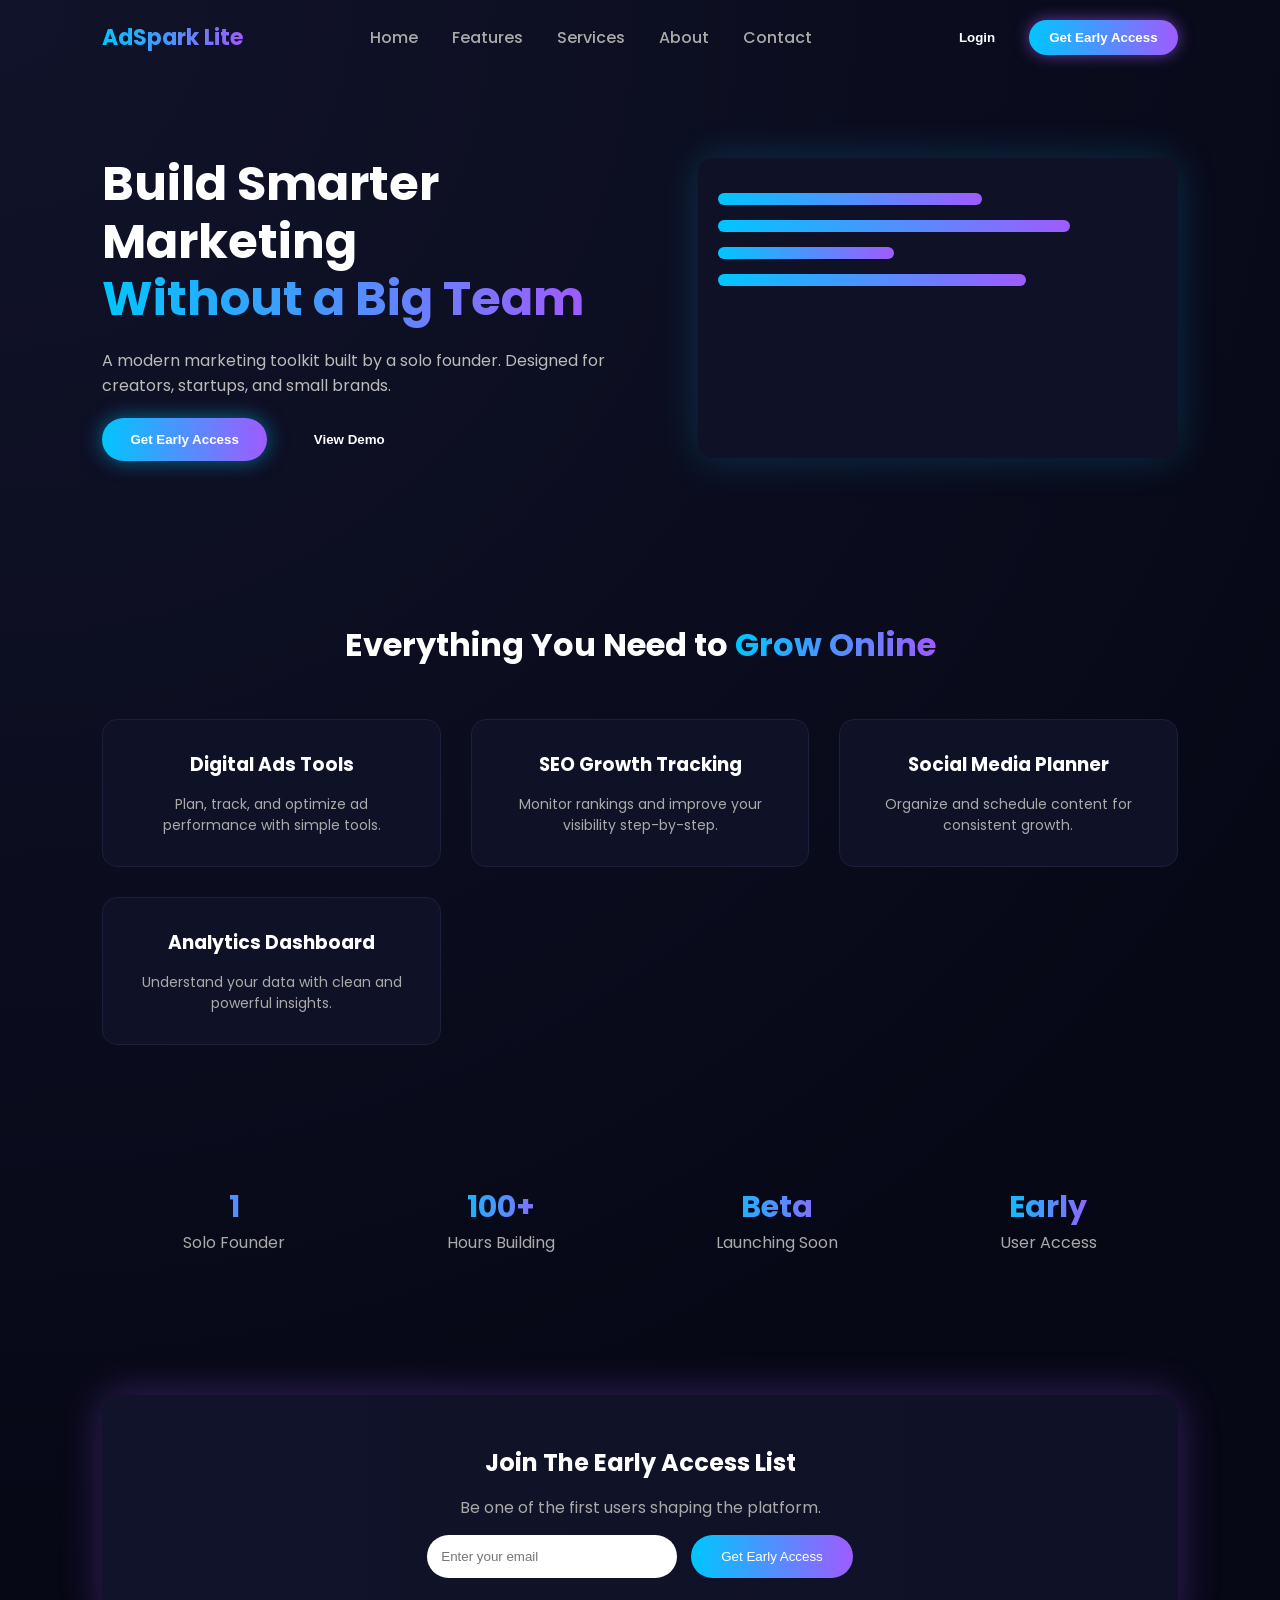
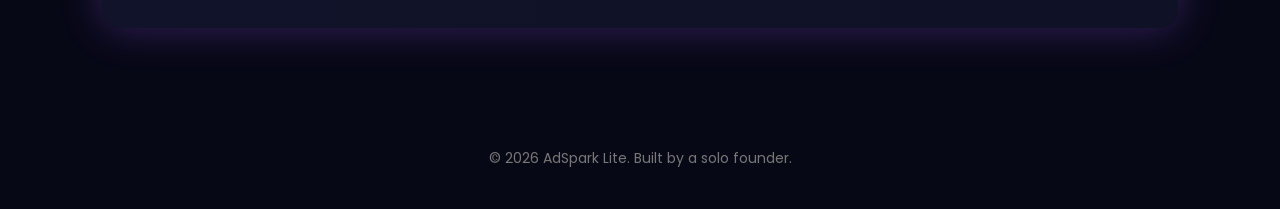
==== commit c47f8010: "Update index.html" ====
--- a/index.html
+++ b/index.html
@@ -3,277 +3,338 @@
 <head>
 <meta charset="UTF-8">
 <meta name="viewport" content="width=device-width, initial-scale=1.0">
-<title>GrowthBoost | Marketing That Converts</title>
+<title>AdSpark Lite</title>
+
+<link href="https://fonts.googleapis.com/css2?family=Poppins:wght@300;400;600;700&display=swap" rel="stylesheet">
 
 <style>
-*{
-margin:0;
-padding:0;
-box-sizing:border-box;
-font-family:Arial, Helvetica, sans-serif;
-}
-
-body{
-background:#f8fafc;
-color:#1e293b;
-scroll-behavior:smooth;
-}
-
-/* HEADER */
-header{
-position:fixed;
-width:100%;
-background:white;
-padding:20px 8%;
-display:flex;
-justify-content:space-between;
-align-items:center;
-box-shadow:0 3px 10px rgba(0,0,0,0.05);
-z-index:1000;
-}
-
-.logo{
-font-weight:bold;
-font-size:20px;
-color:#2563eb;
-}
-
-nav a{
-margin-left:25px;
-text-decoration:none;
-color:#1e293b;
-font-weight:600;
-}
-
-nav a:hover{
-color:#2563eb;
+* {
+    margin: 0;
+    padding: 0;
+    box-sizing: border-box;
+}
+
+body {
+    font-family: 'Poppins', sans-serif;
+    background: radial-gradient(circle at top left, #11132a, #070816 70%);
+    color: white;
+    overflow-x: hidden;
+}
+
+/* NAVBAR */
+header {
+    display: flex;
+    justify-content: space-between;
+    align-items: center;
+    padding: 20px 8%;
+}
+
+.logo {
+    font-size: 22px;
+    font-weight: 700;
+    background: linear-gradient(90deg,#00c6ff,#9f5bff);
+    -webkit-background-clip: text;
+    -webkit-text-fill-color: transparent;
+}
+
+nav a {
+    margin: 0 15px;
+    text-decoration: none;
+    color: #aaa;
+    font-weight: 500;
+    transition: .3s;
+}
+
+nav a:hover {
+    color: white;
+}
+
+.nav-buttons button {
+    padding: 10px 20px;
+    border-radius: 25px;
+    border: none;
+    font-weight: 600;
+    cursor: pointer;
+}
+
+.login-btn {
+    background: transparent;
+    border: 1px solid #555;
+    color: white;
+}
+
+.cta-btn {
+    background: linear-gradient(90deg,#00c6ff,#9f5bff);
+    color: white;
+    margin-left: 10px;
+    box-shadow: 0 0 15px rgba(159,91,255,.6);
 }
 
 /* HERO */
-.hero{
-height:100vh;
-display:flex;
-flex-direction:column;
-justify-content:center;
-align-items:center;
-text-align:center;
-padding:0 8%;
-background:linear-gradient(135deg,#2563eb,#14b8a6);
-color:white;
-}
-
-.hero h1{
-font-size:48px;
-margin-bottom:20px;
-}
-
-.hero p{
-max-width:600px;
-margin-bottom:30px;
-}
-
-.btn{
-padding:12px 28px;
-border:none;
-border-radius:6px;
-cursor:pointer;
-font-weight:bold;
-}
-
-.btn-primary{
-background:white;
-color:#2563eb;
-}
-
-.btn-primary:hover{
-background:#f1f5f9;
-}
-
-/* SECTIONS */
-section{
-padding:80px 8%;
-}
-
-.section-title{
-text-align:center;
-font-size:32px;
-margin-bottom:50px;
-}
+.hero {
+    display: flex;
+    align-items: center;
+    justify-content: space-between;
+    padding: 80px 8%;
+    flex-wrap: wrap;
+}
+
+.hero-text {
+    max-width: 550px;
+}
+
+.hero-text h1 {
+    font-size: 48px;
+    line-height: 1.2;
+}
+
+.gradient-text {
+    background: linear-gradient(90deg,#00c6ff,#9f5bff);
+    -webkit-background-clip: text;
+    -webkit-text-fill-color: transparent;
+}
+
+.hero-text p {
+    margin: 20px 0;
+    color: #bbb;
+}
+
+.hero-buttons button {
+    padding: 14px 28px;
+    border-radius: 30px;
+    border: none;
+    margin-right: 15px;
+    font-weight: 600;
+    cursor: pointer;
+}
+
+.primary-btn {
+    background: linear-gradient(90deg,#00c6ff,#9f5bff);
+    box-shadow: 0 0 20px rgba(0,198,255,.5);
+    color: white;
+}
+
+.secondary-btn {
+    background: transparent;
+    border: 1px solid #555;
+    color: white;
+}
+
+/* HERO MOCK DASHBOARD */
+.dashboard {
+    width: 480px;
+    height: 300px;
+    background: #0f1126;
+    border-radius: 15px;
+    box-shadow: 0 0 40px rgba(0,198,255,.2);
+    padding: 20px;
+}
+
+.bar {
+    height: 12px;
+    background: linear-gradient(90deg,#00c6ff,#9f5bff);
+    margin: 15px 0;
+    border-radius: 10px;
+}
+
+.bar:nth-child(1){ width: 60%;}
+.bar:nth-child(2){ width: 80%;}
+.bar:nth-child(3){ width: 40%;}
+.bar:nth-child(4){ width: 70%;}
 
 /* FEATURES */
-.features{
-display:grid;
-grid-template-columns:repeat(auto-fit,minmax(250px,1fr));
-gap:25px;
-}
-
-.card{
-background:white;
-padding:25px;
-border-radius:10px;
-box-shadow:0 5px 15px rgba(0,0,0,0.05);
-transition:0.3s;
-}
-
-.card:hover{
-transform:translateY(-8px);
-}
-
-/* TESTIMONIALS */
-.testimonials{
-background:#e2e8f0;
-text-align:center;
-}
-
-.testimonial{
-max-width:600px;
-margin:auto;
-}
-
-/* PRICING */
-.pricing{
-display:grid;
-grid-template-columns:repeat(auto-fit,minmax(250px,1fr));
-gap:25px;
-}
-
-.price-card{
-background:white;
-padding:30px;
-border-radius:12px;
-box-shadow:0 5px 15px rgba(0,0,0,0.05);
-text-align:center;
-}
-
-.price{
-font-size:36px;
-margin:15px 0;
-}
-
-/* CONTACT */
-.contact form{
-max-width:500px;
-margin:auto;
-display:flex;
-flex-direction:column;
-}
-
-input, textarea{
-padding:12px;
-margin-bottom:15px;
-border-radius:6px;
-border:1px solid #cbd5e1;
+.features {
+    padding: 80px 8%;
+    text-align: center;
+}
+
+.features h2 {
+    font-size: 32px;
+    margin-bottom: 50px;
+}
+
+.feature-grid {
+    display: grid;
+    grid-template-columns: repeat(auto-fit,minmax(250px,1fr));
+    gap: 30px;
+}
+
+.card {
+    background: #0f1126;
+    padding: 30px;
+    border-radius: 15px;
+    transition: .3s;
+    border: 1px solid #1d1f3b;
+}
+
+.card:hover {
+    transform: translateY(-10px);
+    box-shadow: 0 0 25px rgba(159,91,255,.4);
+}
+
+.card h3 {
+    margin-bottom: 15px;
+}
+
+.card p {
+    color: #aaa;
+    font-size: 14px;
+}
+
+/* STATS */
+.stats {
+    padding: 60px 8%;
+    display: flex;
+    justify-content: space-around;
+    text-align: center;
+    flex-wrap: wrap;
+}
+
+.stat h3 {
+    font-size: 30px;
+    background: linear-gradient(90deg,#00c6ff,#9f5bff);
+    -webkit-background-clip: text;
+    -webkit-text-fill-color: transparent;
+}
+
+.stat p {
+    color: #aaa;
+}
+
+/* CTA SECTION */
+.cta-section {
+    margin: 80px 8%;
+    background: linear-gradient(90deg,#11132a,#0f1126);
+    padding: 50px;
+    border-radius: 20px;
+    text-align: center;
+    box-shadow: 0 0 40px rgba(159,91,255,.3);
+}
+
+.cta-section input {
+    padding: 14px;
+    width: 250px;
+    border-radius: 30px;
+    border: none;
+    margin-right: 10px;
+}
+
+.cta-section button {
+    padding: 14px 30px;
+    border-radius: 30px;
+    border: none;
+    background: linear-gradient(90deg,#00c6ff,#9f5bff);
+    color: white;
+    cursor: pointer;
 }
 
 /* FOOTER */
-footer{
-background:#1e293b;
-color:white;
-text-align:center;
-padding:30px;
-}
-
-/* MOBILE */
-@media(max-width:768px){
-.hero h1{
-font-size:32px;
-}
+footer {
+    padding: 40px 8%;
+    text-align: center;
+    color: #777;
+    font-size: 14px;
+}
+
+/* RESPONSIVE */
+@media(max-width:900px){
+    .hero {
+        flex-direction: column;
+        text-align: center;
+    }
+
+    .dashboard {
+        margin-top: 40px;
+    }
 }
 </style>
 </head>
-
 <body>
 
 <header>
-<div class="logo">GrowthBoost</div>
-<nav>
-<a href="#features">Features</a>
-<a href="#pricing">Pricing</a>
-<a href="#contact">Contact</a>
-</nav>
+    <div class="logo">AdSpark Lite</div>
+    <nav>
+        <a href="#">Home</a>
+        <a href="#">Features</a>
+        <a href="#">Services</a>
+        <a href="#">About</a>
+        <a href="#">Contact</a>
+    </nav>
+    <div class="nav-buttons">
+        <button class="login-btn">Login</button>
+        <button class="cta-btn">Get Early Access</button>
+    </div>
 </header>
 
 <section class="hero">
-<h1>Scale Your Business Faster</h1>
-<p>We help brands increase traffic, generate leads, and maximize conversions with powerful marketing strategies.</p>
-<button class="btn btn-primary" onclick="scrollToSection('contact')">Get Started</button>
+    <div class="hero-text">
+        <h1>Build Smarter Marketing <br> <span class="gradient-text">Without a Big Team</span></h1>
+        <p>A modern marketing toolkit built by a solo founder. Designed for creators, startups, and small brands.</p>
+        <div class="hero-buttons">
+            <button class="primary-btn">Get Early Access</button>
+            <button class="secondary-btn">View Demo</button>
+        </div>
+    </div>
+
+    <div class="dashboard">
+        <div class="bar"></div>
+        <div class="bar"></div>
+        <div class="bar"></div>
+        <div class="bar"></div>
+    </div>
 </section>
 
-<section id="features">
-<h2 class="section-title">Why Choose Us</h2>
-<div class="features">
-<div class="card">
-<h3>Data-Driven Strategy</h3>
-<p>We use analytics and insights to optimize every campaign.</p>
-</div>
-<div class="card">
-<h3>Conversion Optimization</h3>
-<p>Turn visitors into loyal customers with proven techniques.</p>
-</div>
-<div class="card">
-<h3>Brand Growth</h3>
-<p>Build awareness and authority in your industry.</p>
-</div>
-</div>
+<section class="features">
+    <h2>Everything You Need to <span class="gradient-text">Grow Online</span></h2>
+    <div class="feature-grid">
+        <div class="card">
+            <h3>Digital Ads Tools</h3>
+            <p>Plan, track, and optimize ad performance with simple tools.</p>
+        </div>
+        <div class="card">
+            <h3>SEO Growth Tracking</h3>
+            <p>Monitor rankings and improve your visibility step-by-step.</p>
+        </div>
+        <div class="card">
+            <h3>Social Media Planner</h3>
+            <p>Organize and schedule content for consistent growth.</p>
+        </div>
+        <div class="card">
+            <h3>Analytics Dashboard</h3>
+            <p>Understand your data with clean and powerful insights.</p>
+        </div>
+    </div>
 </section>
 
-<section class="testimonials">
-<h2 class="section-title">What Clients Say</h2>
-<div class="testimonial">
-<p>"Our revenue doubled in 3 months thanks to GrowthBoost!"</p>
-<strong>- Happy Client</strong>
-</div>
+<section class="stats">
+    <div class="stat">
+        <h3>1</h3>
+        <p>Solo Founder</p>
+    </div>
+    <div class="stat">
+        <h3>100+</h3>
+        <p>Hours Building</p>
+    </div>
+    <div class="stat">
+        <h3>Beta</h3>
+        <p>Launching Soon</p>
+    </div>
+    <div class="stat">
+        <h3>Early</h3>
+        <p>User Access</p>
+    </div>
 </section>
 
-<section id="pricing">
-<h2 class="section-title">Pricing Plans</h2>
-<div class="pricing">
-<div class="price-card">
-<h3>Starter</h3>
-<div class="price">$299/mo</div>
-<p>Basic Marketing Strategy</p>
-<button class="btn btn-primary">Choose Plan</button>
-</div>
-<div class="price-card">
-<h3>Professional</h3>
-<div class="price">$799/mo</div>
-<p>Full Campaign Management</p>
-<button class="btn btn-primary">Choose Plan</button>
-</div>
-<div class="price-card">
-<h3>Enterprise</h3>
-<div class="price">Custom</div>
-<p>Complete Growth Package</p>
-<button class="btn btn-primary">Contact Us</button>
-</div>
-</div>
+<section class="cta-section">
+    <h2>Join The Early Access List</h2>
+    <p style="color:#aaa;margin:15px 0;">Be one of the first users shaping the platform.</p>
+    <input type="email" placeholder="Enter your email">
+    <button>Get Early Access</button>
 </section>
 
-<section id="contact" class="contact">
-<h2 class="section-title">Get In Touch</h2>
-<form onsubmit="submitForm(event)">
-<input type="text" placeholder="Your Name" required>
-<input type="email" placeholder="Your Email" required>
-<textarea rows="5" placeholder="Your Message" required></textarea>
-<button class="btn btn-primary">Send Message</button>
-</form>
-</section>
-
 <footer>
-© 2026 GrowthBoost. All rights reserved.
+    © 2026 AdSpark Lite. Built by a solo founder.
 </footer>
-
-<script>
-function scrollToSection(id){
-document.getElementById(id).scrollIntoView({behavior:"smooth"});
-}
-
-function submitForm(e){
-e.preventDefault();
-alert("Thank you! We will contact you soon.");
-e.target.reset();
-}
-</script>
 
 </body>
 </html>
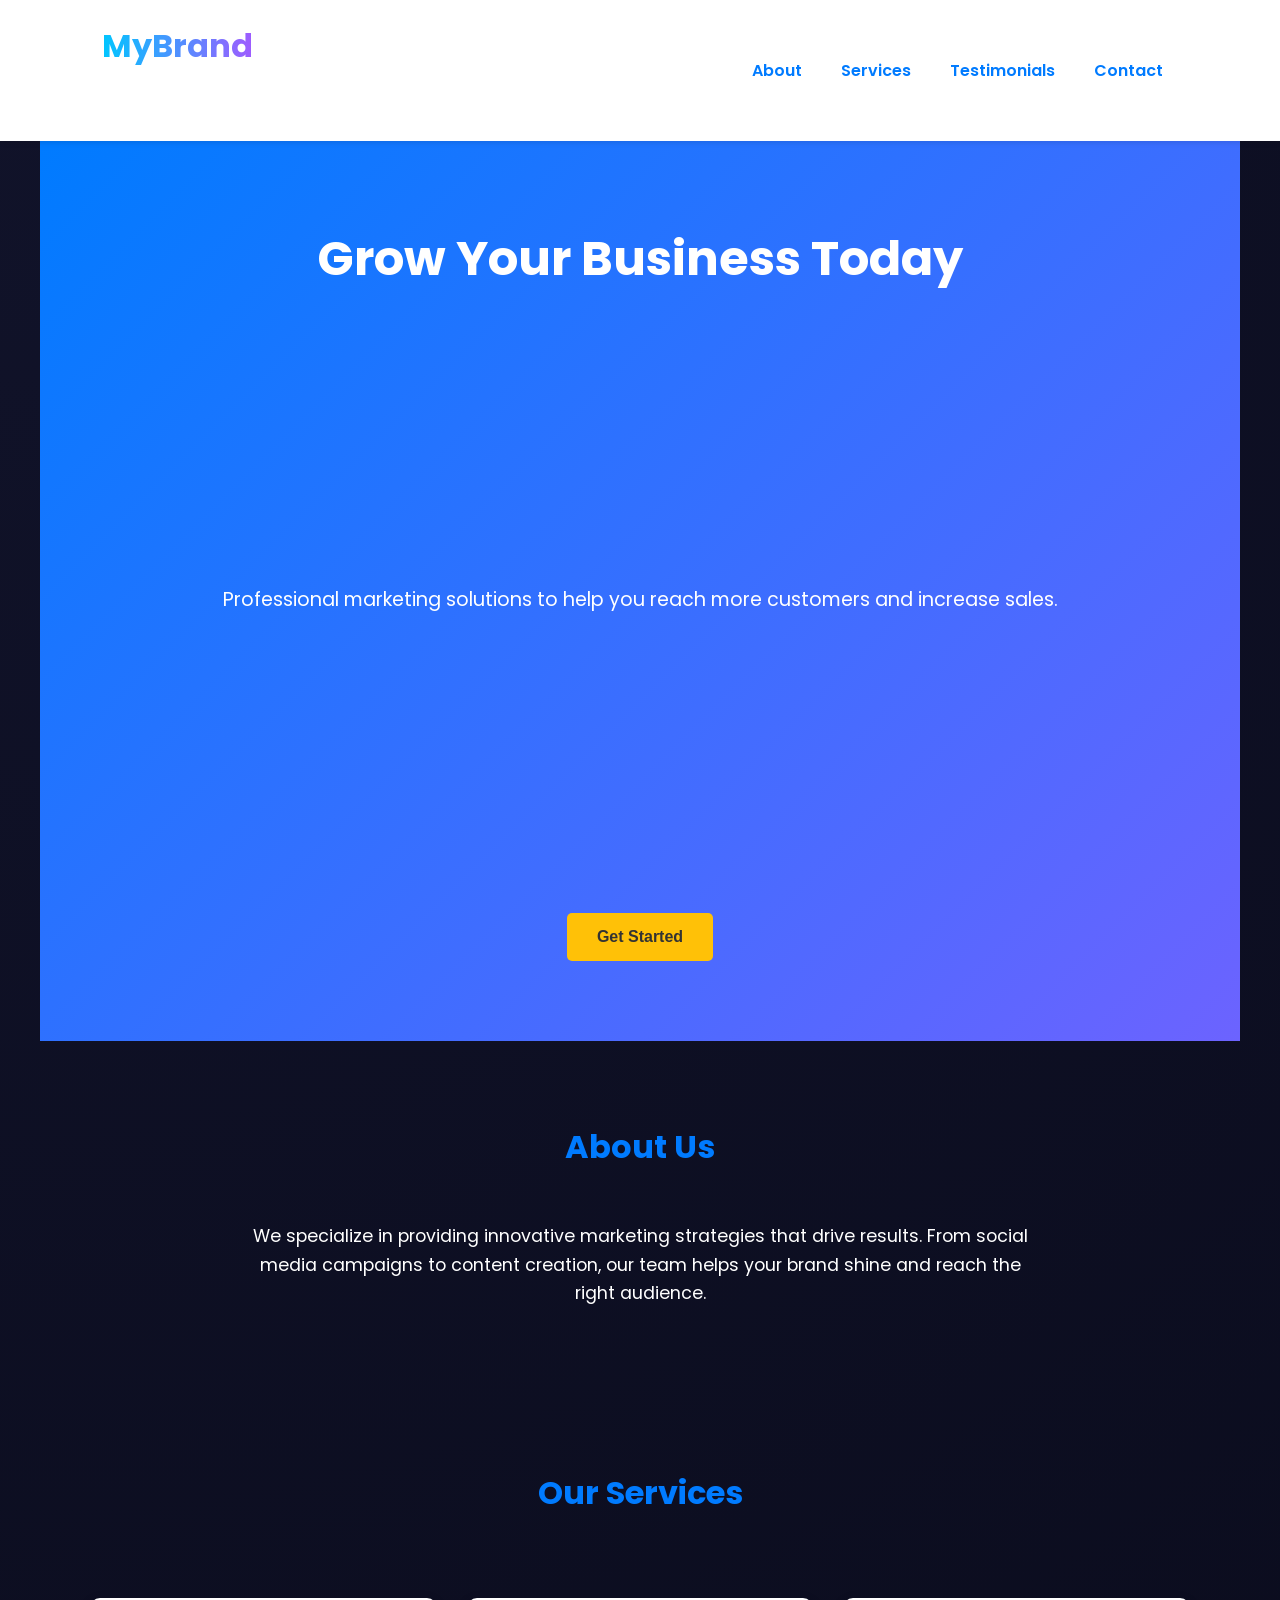
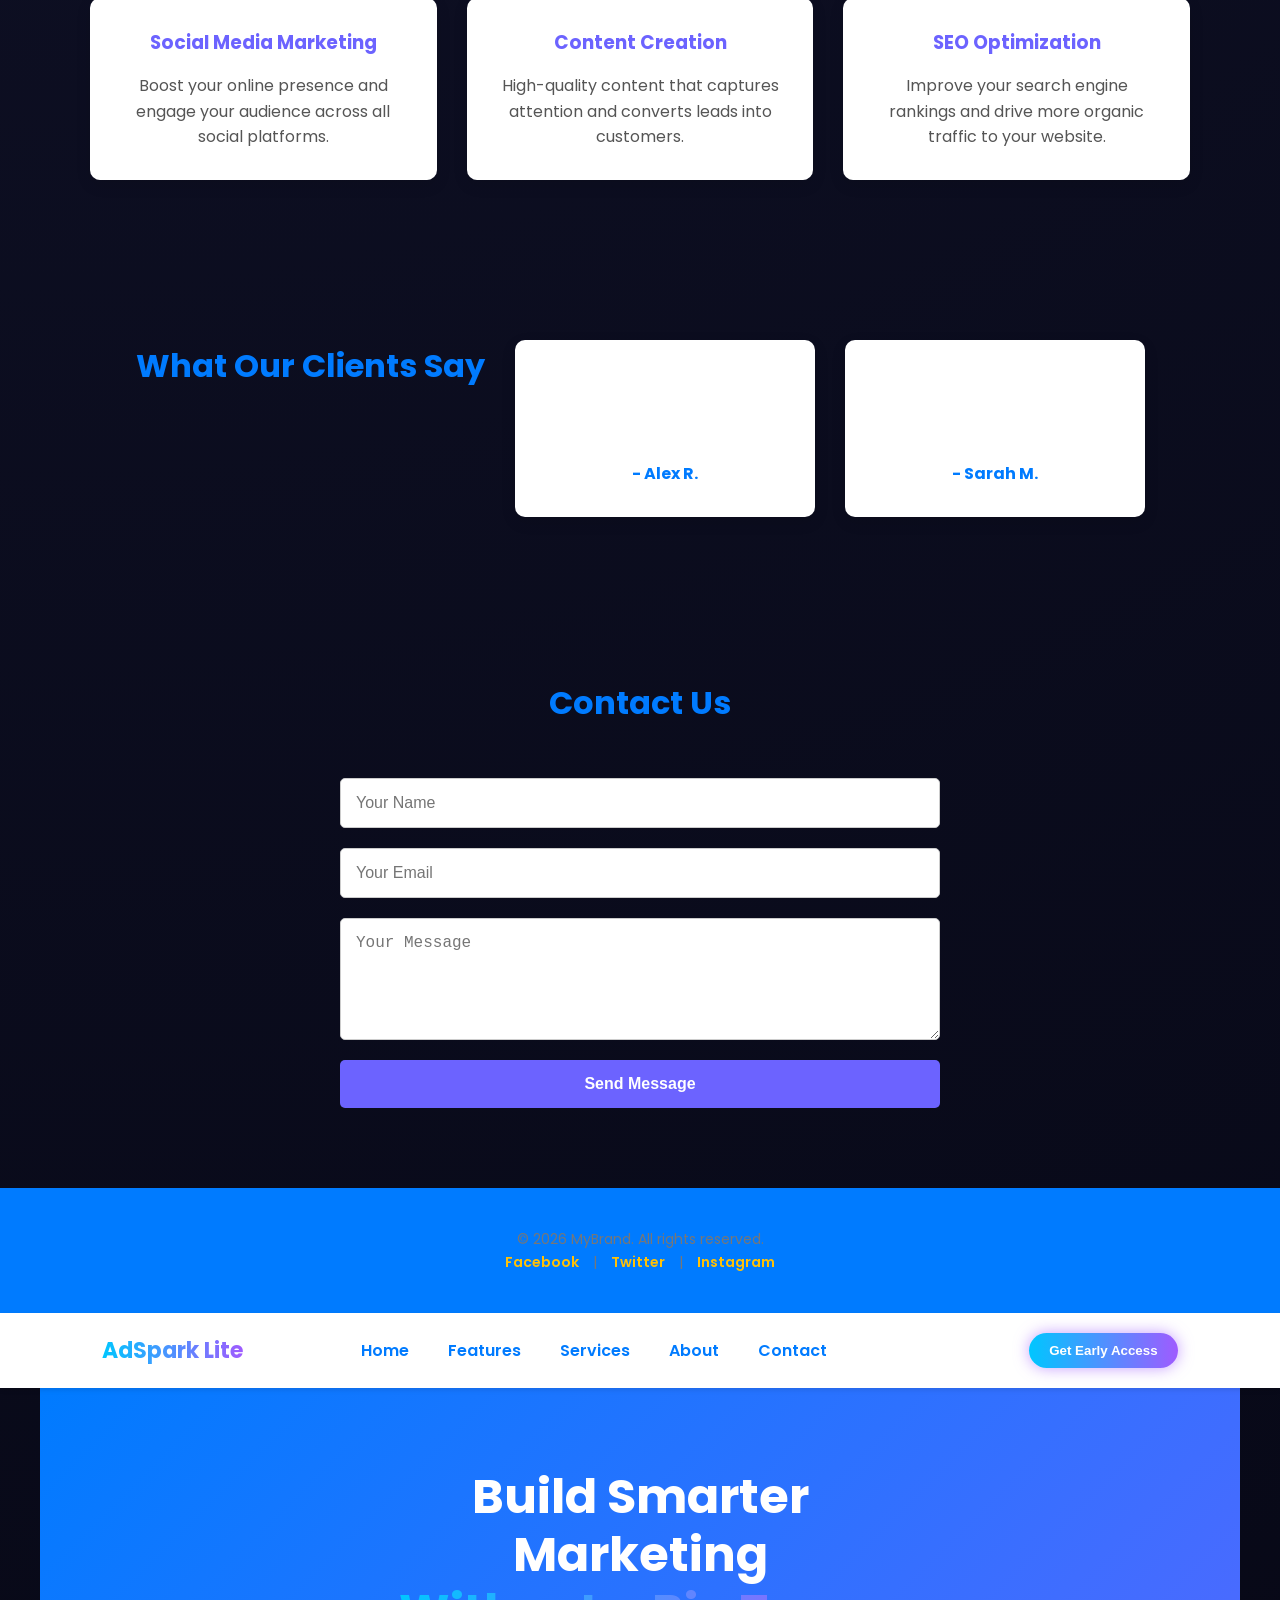
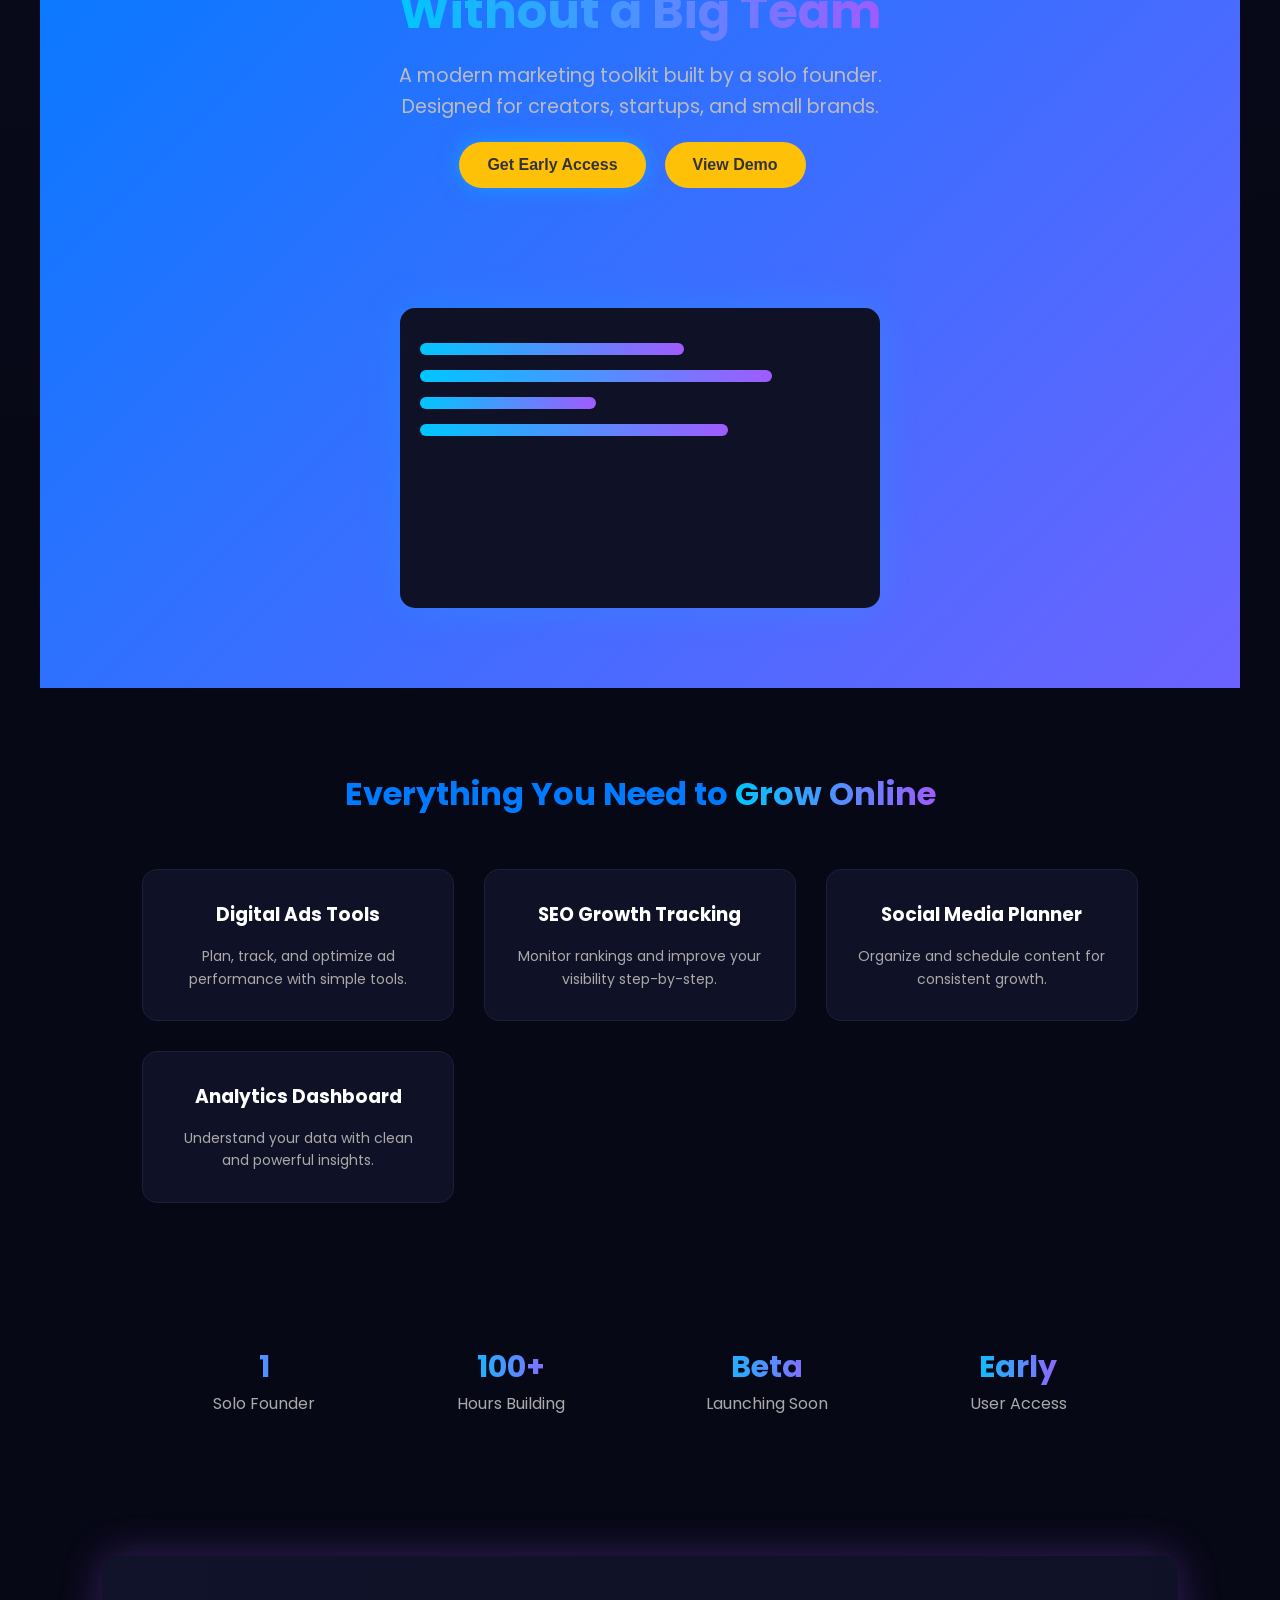
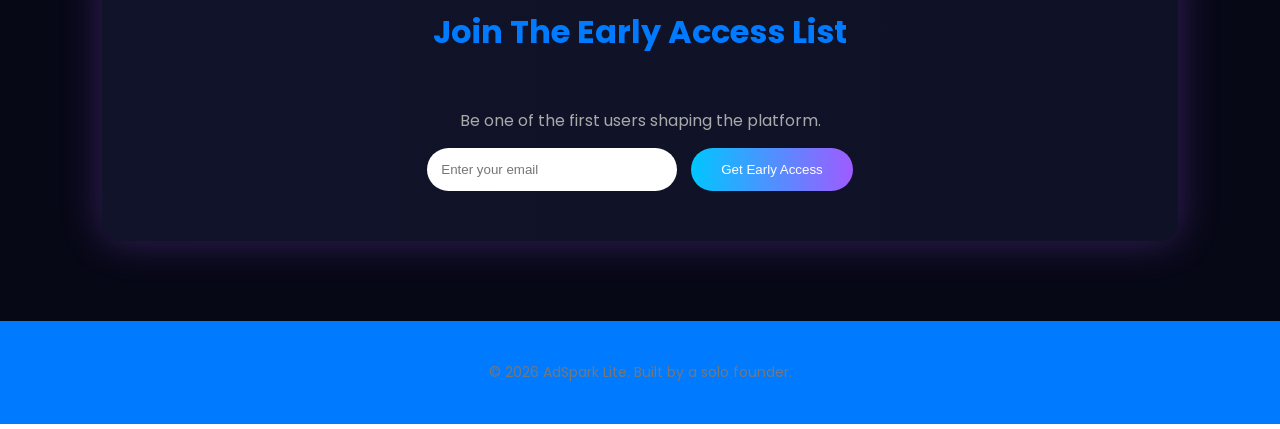
==== commit 7367f807: "Update index.html" ====
--- a/index.html
+++ b/index.html
@@ -1,4 +1,151 @@
-<!DOCTYPE html>
+<!DOCTYPE html><!DOCTYPE html>
+<html lang="en">
+<head>
+    <meta charset="UTF-8">
+    <meta name="viewport" content="width=device-width, initial-scale=1.0">
+    <title>Marketing Website</title>
+    <!-- Google Fonts -->
+    <link href="https://fonts.googleapis.com/css2?family=Poppins:wght@400;600;700&display=swap" rel="stylesheet">
+    <style>
+        /* Reset & basic styles */
+        * { margin: 0; padding: 0; box-sizing: border-box; }
+        body { font-family: 'Poppins', sans-serif; line-height: 1.6; color: #333; background: #f9f9f9; }
+        a { text-decoration: none; color: inherit; }
+        img { max-width: 100%; display: block; }
+
+        /* Header */
+        header { position: sticky; top: 0; background: #fff; padding: 20px 50px; box-shadow: 0 2px 5px rgba(0,0,0,0.1); display: flex; justify-content: space-between; align-items: center; z-index: 100; }
+        header nav a { margin-left: 20px; font-weight: 600; color: #007BFF; }
+        header nav a:hover { color: #6C63FF; }
+
+        /* Hero */
+        .hero { display: flex; flex-direction: column; justify-content: center; align-items: center; text-align: center; height: 100vh; background: linear-gradient(135deg, #007BFF, #6C63FF); color: #fff; padding: 0 20px; }
+        .hero h1 { font-size: 3rem; margin-bottom: 20px; }
+        .hero p { font-size: 1.2rem; margin-bottom: 30px; }
+        .hero button { background: #FFC107; color: #333; border: none; padding: 15px 30px; font-size: 1rem; font-weight: 600; border-radius: 5px; cursor: pointer; transition: all 0.3s ease; }
+        .hero button:hover { transform: scale(1.05); background: #ffb300; }
+
+        /* Sections */
+        section { padding: 80px 50px; max-width: 1200px; margin: 0 auto; }
+        h2 { font-size: 2rem; text-align: center; margin-bottom: 50px; color: #007BFF; }
+
+        /* About */
+        .about p { font-size: 1.1rem; max-width: 800px; margin: 0 auto; text-align: center; }
+
+        /* Services */
+        .services { display: flex; flex-wrap: wrap; justify-content: space-around; gap: 30px; }
+        .service { background: #fff; border-radius: 10px; padding: 30px; text-align: center; box-shadow: 0 5px 15px rgba(0,0,0,0.1); flex: 1 1 250px; transition: transform 0.3s ease; }
+        .service:hover { transform: translateY(-10px); }
+        .service h3 { color: #6C63FF; margin-bottom: 15px; }
+        .service p { font-size: 1rem; color: #555; }
+
+        /* Testimonials */
+        .testimonials { display: flex; flex-wrap: wrap; justify-content: center; gap: 30px; }
+        .testimonial { background: #fff; border-radius: 10px; padding: 30px; max-width: 300px; text-align: center; box-shadow: 0 5px 15px rgba(0,0,0,0.1); }
+        .testimonial p { font-style: italic; margin-bottom: 15px; }
+        .testimonial h4 { color: #007BFF; }
+
+        /* Contact */
+        .contact form { max-width: 600px; margin: 0 auto; display: flex; flex-direction: column; gap: 20px; }
+        .contact input, .contact textarea { padding: 15px; border: 1px solid #ccc; border-radius: 5px; font-size: 1rem; width: 100%; }
+        .contact button { background: #6C63FF; color: #fff; border: none; padding: 15px; font-size: 1rem; font-weight: 600; border-radius: 5px; cursor: pointer; transition: all 0.3s ease; }
+        .contact button:hover { background: #5a52d1; }
+
+        /* Footer */
+        footer { background: #007BFF; color: #fff; text-align: center; padding: 20px; }
+        footer a { color: #FFC107; margin: 0 10px; font-weight: 600; }
+        footer a:hover { color: #fff; }
+
+        /* Responsive */
+        @media(max-width:768px){
+            header { flex-direction: column; }
+            .services, .testimonials { flex-direction: column; align-items: center; }
+        }
+    </style>
+</head>
+<body>
+
+    <!-- Header -->
+    <header>
+        <div class="logo"><h2 style="color:#007BFF;">MyBrand</h2></div>
+        <nav>
+            <a href="#about">About</a>
+            <a href="#services">Services</a>
+            <a href="#testimonials">Testimonials</a>
+            <a href="#contact">Contact</a>
+        </nav>
+    </header>
+
+    <!-- Hero Section -->
+    <section class="hero">
+        <h1>Grow Your Business Today</h1>
+        <p>Professional marketing solutions to help you reach more customers and increase sales.</p>
+        <button onclick="document.getElementById('contact').scrollIntoView({behavior:'smooth'});">Get Started</button>
+    </section>
+
+    <!-- About Section -->
+    <section id="about" class="about">
+        <h2>About Us</h2>
+        <p>We specialize in providing innovative marketing strategies that drive results. From social media campaigns to content creation, our team helps your brand shine and reach the right audience.</p>
+    </section>
+
+    <!-- Services Section -->
+    <section id="services" class="services">
+        <h2>Our Services</h2>
+        <div class="services">
+            <div class="service">
+                <h3>Social Media Marketing</h3>
+                <p>Boost your online presence and engage your audience across all social platforms.</p>
+            </div>
+            <div class="service">
+                <h3>Content Creation</h3>
+                <p>High-quality content that captures attention and converts leads into customers.</p>
+            </div>
+            <div class="service">
+                <h3>SEO Optimization</h3>
+                <p>Improve your search engine rankings and drive more organic traffic to your website.</p>
+            </div>
+        </div>
+    </section>
+
+    <!-- Testimonials Section -->
+    <section id="testimonials" class="testimonials">
+        <h2>What Our Clients Say</h2>
+        <div class="testimonials">
+            <div class="testimonial">
+                <p>"Amazing service! Our traffic and sales increased in just a few weeks."</p>
+                <h4>- Alex R.</h4>
+            </div>
+            <div class="testimonial">
+                <p>"Professional, creative, and results-driven. Highly recommended!"</p>
+                <h4>- Sarah M.</h4>
+            </div>
+        </div>
+    </section>
+
+    <!-- Contact Section -->
+    <section id="contact" class="contact">
+        <h2>Contact Us</h2>
+        <form>
+            <input type="text" placeholder="Your Name" required>
+            <input type="email" placeholder="Your Email" required>
+            <textarea placeholder="Your Message" rows="5" required></textarea>
+            <button type="submit">Send Message</button>
+        </form>
+    </section>
+
+    <!-- Footer -->
+    <footer>
+        <p>&copy; 2026 MyBrand. All rights reserved.</p>
+        <p>
+            <a href="#">Facebook</a> | 
+            <a href="#">Twitter</a> | 
+            <a href="#">Instagram</a>
+        </p>
+    </footer>
+
+</body>
+</html>
 <html lang="en">
 <head>
 <meta charset="UTF-8">
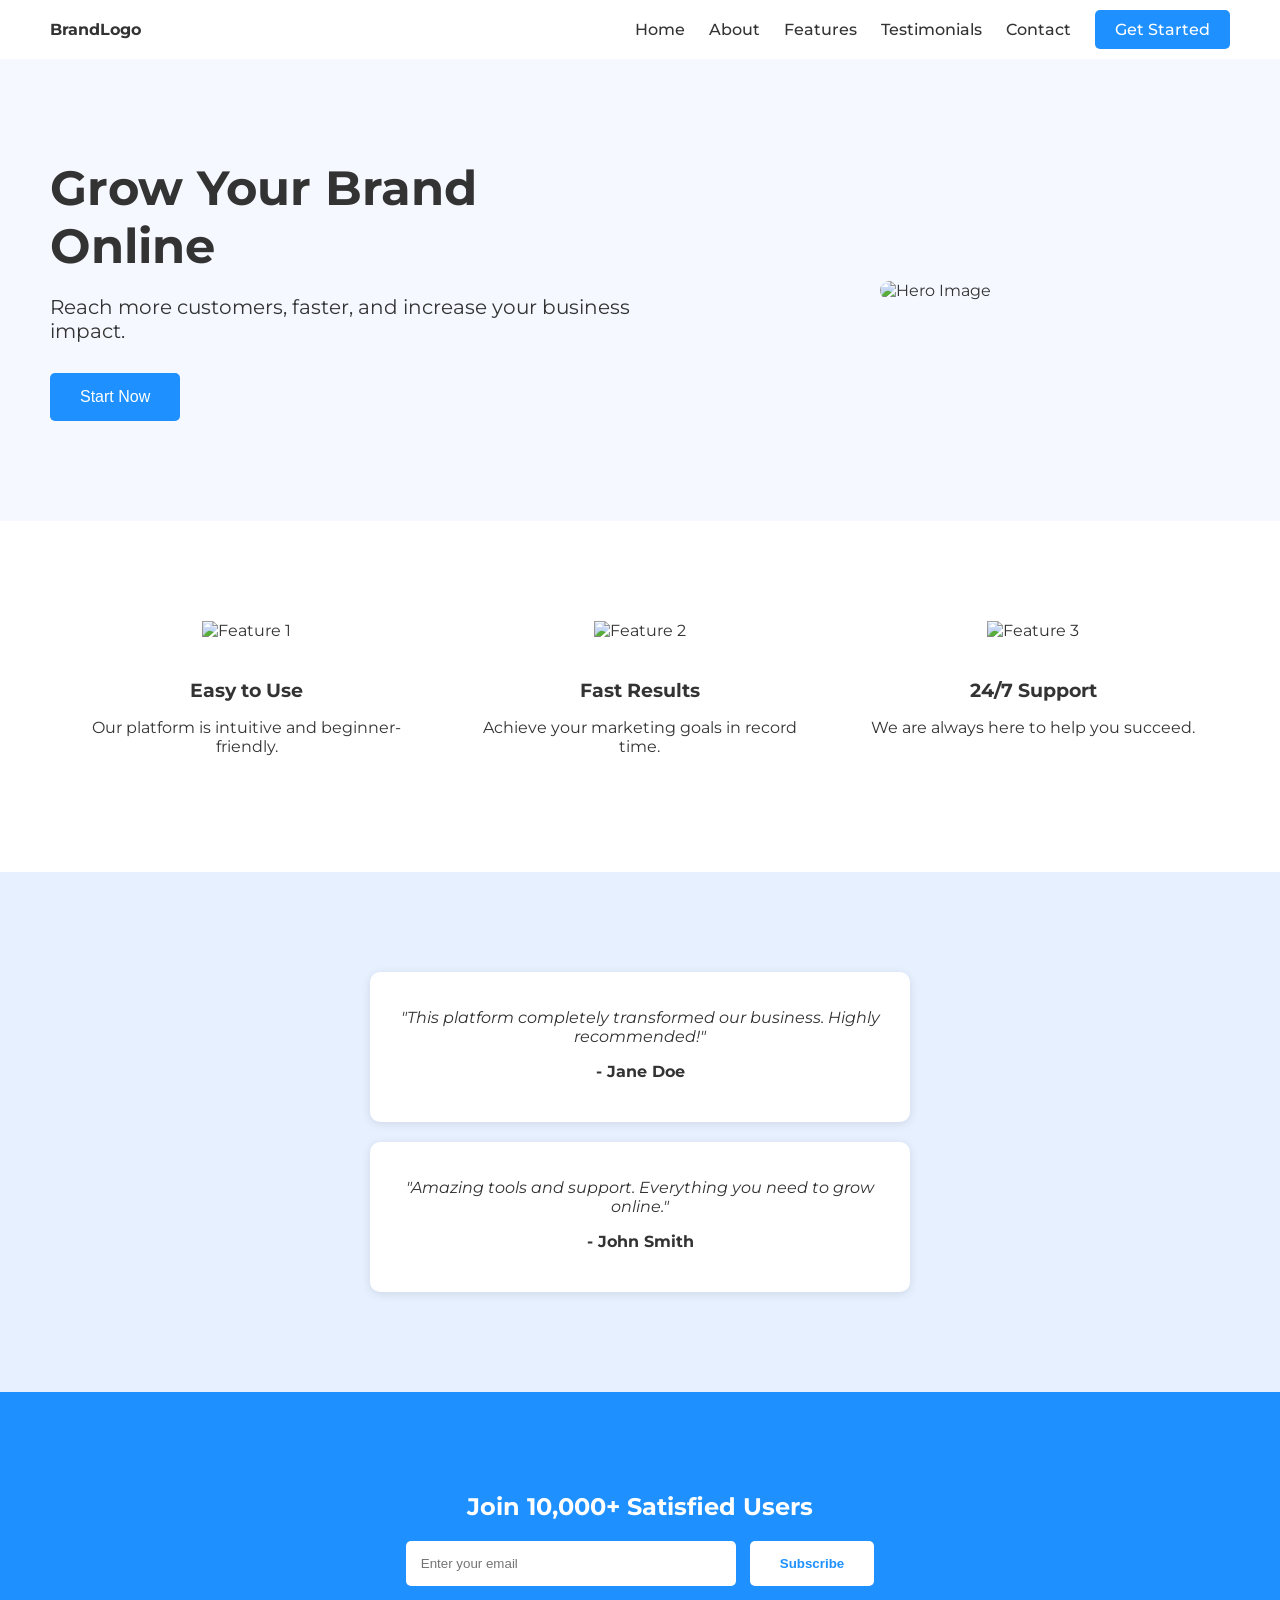
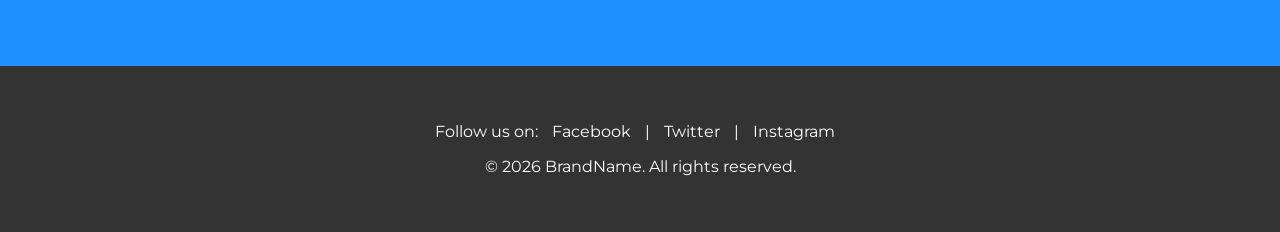
==== commit 9c4ef655: "Update index.html" ====
--- a/index.html
+++ b/index.html
@@ -1,486 +1,113 @@
-<!DOCTYPE html><!DOCTYPE html>
-<html lang="en">
-<head>
-    <meta charset="UTF-8">
-    <meta name="viewport" content="width=device-width, initial-scale=1.0">
-    <title>Marketing Website</title>
-    <!-- Google Fonts -->
-    <link href="https://fonts.googleapis.com/css2?family=Poppins:wght@400;600;700&display=swap" rel="stylesheet">
-    <style>
-        /* Reset & basic styles */
-        * { margin: 0; padding: 0; box-sizing: border-box; }
-        body { font-family: 'Poppins', sans-serif; line-height: 1.6; color: #333; background: #f9f9f9; }
-        a { text-decoration: none; color: inherit; }
-        img { max-width: 100%; display: block; }
-
-        /* Header */
-        header { position: sticky; top: 0; background: #fff; padding: 20px 50px; box-shadow: 0 2px 5px rgba(0,0,0,0.1); display: flex; justify-content: space-between; align-items: center; z-index: 100; }
-        header nav a { margin-left: 20px; font-weight: 600; color: #007BFF; }
-        header nav a:hover { color: #6C63FF; }
-
-        /* Hero */
-        .hero { display: flex; flex-direction: column; justify-content: center; align-items: center; text-align: center; height: 100vh; background: linear-gradient(135deg, #007BFF, #6C63FF); color: #fff; padding: 0 20px; }
-        .hero h1 { font-size: 3rem; margin-bottom: 20px; }
-        .hero p { font-size: 1.2rem; margin-bottom: 30px; }
-        .hero button { background: #FFC107; color: #333; border: none; padding: 15px 30px; font-size: 1rem; font-weight: 600; border-radius: 5px; cursor: pointer; transition: all 0.3s ease; }
-        .hero button:hover { transform: scale(1.05); background: #ffb300; }
-
-        /* Sections */
-        section { padding: 80px 50px; max-width: 1200px; margin: 0 auto; }
-        h2 { font-size: 2rem; text-align: center; margin-bottom: 50px; color: #007BFF; }
-
-        /* About */
-        .about p { font-size: 1.1rem; max-width: 800px; margin: 0 auto; text-align: center; }
-
-        /* Services */
-        .services { display: flex; flex-wrap: wrap; justify-content: space-around; gap: 30px; }
-        .service { background: #fff; border-radius: 10px; padding: 30px; text-align: center; box-shadow: 0 5px 15px rgba(0,0,0,0.1); flex: 1 1 250px; transition: transform 0.3s ease; }
-        .service:hover { transform: translateY(-10px); }
-        .service h3 { color: #6C63FF; margin-bottom: 15px; }
-        .service p { font-size: 1rem; color: #555; }
-
-        /* Testimonials */
-        .testimonials { display: flex; flex-wrap: wrap; justify-content: center; gap: 30px; }
-        .testimonial { background: #fff; border-radius: 10px; padding: 30px; max-width: 300px; text-align: center; box-shadow: 0 5px 15px rgba(0,0,0,0.1); }
-        .testimonial p { font-style: italic; margin-bottom: 15px; }
-        .testimonial h4 { color: #007BFF; }
-
-        /* Contact */
-        .contact form { max-width: 600px; margin: 0 auto; display: flex; flex-direction: column; gap: 20px; }
-        .contact input, .contact textarea { padding: 15px; border: 1px solid #ccc; border-radius: 5px; font-size: 1rem; width: 100%; }
-        .contact button { background: #6C63FF; color: #fff; border: none; padding: 15px; font-size: 1rem; font-weight: 600; border-radius: 5px; cursor: pointer; transition: all 0.3s ease; }
-        .contact button:hover { background: #5a52d1; }
-
-        /* Footer */
-        footer { background: #007BFF; color: #fff; text-align: center; padding: 20px; }
-        footer a { color: #FFC107; margin: 0 10px; font-weight: 600; }
-        footer a:hover { color: #fff; }
-
-        /* Responsive */
-        @media(max-width:768px){
-            header { flex-direction: column; }
-            .services, .testimonials { flex-direction: column; align-items: center; }
-        }
-    </style>
-</head>
-<body>
-
-    <!-- Header -->
-    <header>
-        <div class="logo"><h2 style="color:#007BFF;">MyBrand</h2></div>
-        <nav>
-            <a href="#about">About</a>
-            <a href="#services">Services</a>
-            <a href="#testimonials">Testimonials</a>
-            <a href="#contact">Contact</a>
-        </nav>
-    </header>
-
-    <!-- Hero Section -->
-    <section class="hero">
-        <h1>Grow Your Business Today</h1>
-        <p>Professional marketing solutions to help you reach more customers and increase sales.</p>
-        <button onclick="document.getElementById('contact').scrollIntoView({behavior:'smooth'});">Get Started</button>
-    </section>
-
-    <!-- About Section -->
-    <section id="about" class="about">
-        <h2>About Us</h2>
-        <p>We specialize in providing innovative marketing strategies that drive results. From social media campaigns to content creation, our team helps your brand shine and reach the right audience.</p>
-    </section>
-
-    <!-- Services Section -->
-    <section id="services" class="services">
-        <h2>Our Services</h2>
-        <div class="services">
-            <div class="service">
-                <h3>Social Media Marketing</h3>
-                <p>Boost your online presence and engage your audience across all social platforms.</p>
-            </div>
-            <div class="service">
-                <h3>Content Creation</h3>
-                <p>High-quality content that captures attention and converts leads into customers.</p>
-            </div>
-            <div class="service">
-                <h3>SEO Optimization</h3>
-                <p>Improve your search engine rankings and drive more organic traffic to your website.</p>
-            </div>
-        </div>
-    </section>
-
-    <!-- Testimonials Section -->
-    <section id="testimonials" class="testimonials">
-        <h2>What Our Clients Say</h2>
-        <div class="testimonials">
-            <div class="testimonial">
-                <p>"Amazing service! Our traffic and sales increased in just a few weeks."</p>
-                <h4>- Alex R.</h4>
-            </div>
-            <div class="testimonial">
-                <p>"Professional, creative, and results-driven. Highly recommended!"</p>
-                <h4>- Sarah M.</h4>
-            </div>
-        </div>
-    </section>
-
-    <!-- Contact Section -->
-    <section id="contact" class="contact">
-        <h2>Contact Us</h2>
-        <form>
-            <input type="text" placeholder="Your Name" required>
-            <input type="email" placeholder="Your Email" required>
-            <textarea placeholder="Your Message" rows="5" required></textarea>
-            <button type="submit">Send Message</button>
-        </form>
-    </section>
-
-    <!-- Footer -->
-    <footer>
-        <p>&copy; 2026 MyBrand. All rights reserved.</p>
-        <p>
-            <a href="#">Facebook</a> | 
-            <a href="#">Twitter</a> | 
-            <a href="#">Instagram</a>
-        </p>
-    </footer>
-
-</body>
-</html>
+<!DOCTYPE html>
 <html lang="en">
 <head>
 <meta charset="UTF-8">
 <meta name="viewport" content="width=device-width, initial-scale=1.0">
-<title>AdSpark Lite</title>
+<title>Marketing Website</title>
+<link href="https://fonts.googleapis.com/css2?family=Montserrat:wght@400;700&display=swap" rel="stylesheet">
+<style>
+  body { font-family: 'Montserrat', sans-serif; margin:0; padding:0; color:#333; }
+  header { display:flex; justify-content:space-between; align-items:center; padding:20px 50px; background:#fff; box-shadow:0 2px 5px rgba(0,0,0,0.1);}
+  header nav a { margin-left:20px; text-decoration:none; color:#333; font-weight:500; }
+  header .cta { padding:10px 20px; background:#1e90ff; color:white; border-radius:5px; text-decoration:none; }
+  
+  .hero { display:flex; flex-wrap:wrap; align-items:center; padding:100px 50px; background:#f5f8ff; }
+  .hero-text { flex:1; min-width:300px; }
+  .hero-text h1 { font-size:48px; margin:0 0 20px; }
+  .hero-text p { font-size:20px; margin:0 0 30px; }
+  .hero-text .btn { padding:15px 30px; background:#1e90ff; color:white; border:none; border-radius:5px; font-size:16px; cursor:pointer; }
+  .hero-img { flex:1; min-width:300px; text-align:center; }
+  .hero-img img { max-width:100%; border-radius:10px; }
 
-<link href="https://fonts.googleapis.com/css2?family=Poppins:wght@300;400;600;700&display=swap" rel="stylesheet">
+  .features { display:flex; flex-wrap:wrap; justify-content:center; padding:80px 50px; text-align:center; }
+  .feature { flex:1; min-width:250px; margin:20px; }
+  .feature img { width:80px; height:80px; margin-bottom:20px; }
+  .feature h3 { margin-bottom:10px; }
+  
+  .testimonials { background:#e6f0ff; padding:80px 50px; text-align:center; }
+  .testimonial { margin:20px auto; max-width:500px; padding:20px; background:white; border-radius:10px; box-shadow:0 2px 10px rgba(0,0,0,0.1);}
+  .testimonial p { font-style:italic; }
+  .testimonial h4 { margin-top:10px; font-weight:700; }
 
-<style>
-* {
-    margin: 0;
-    padding: 0;
-    box-sizing: border-box;
-}
+  .cta-section { padding:80px 50px; text-align:center; background:#1e90ff; color:white; }
+  .cta-section input[type="email"] { padding:15px; width:300px; max-width:80%; border:none; border-radius:5px; margin-right:10px; }
+  .cta-section button { padding:15px 30px; background:white; color:#1e90ff; border:none; border-radius:5px; cursor:pointer; font-weight:700; }
 
-body {
-    font-family: 'Poppins', sans-serif;
-    background: radial-gradient(circle at top left, #11132a, #070816 70%);
-    color: white;
-    overflow-x: hidden;
-}
-
-/* NAVBAR */
-header {
-    display: flex;
-    justify-content: space-between;
-    align-items: center;
-    padding: 20px 8%;
-}
-
-.logo {
-    font-size: 22px;
-    font-weight: 700;
-    background: linear-gradient(90deg,#00c6ff,#9f5bff);
-    -webkit-background-clip: text;
-    -webkit-text-fill-color: transparent;
-}
-
-nav a {
-    margin: 0 15px;
-    text-decoration: none;
-    color: #aaa;
-    font-weight: 500;
-    transition: .3s;
-}
-
-nav a:hover {
-    color: white;
-}
-
-.nav-buttons button {
-    padding: 10px 20px;
-    border-radius: 25px;
-    border: none;
-    font-weight: 600;
-    cursor: pointer;
-}
-
-.login-btn {
-    background: transparent;
-    border: 1px solid #555;
-    color: white;
-}
-
-.cta-btn {
-    background: linear-gradient(90deg,#00c6ff,#9f5bff);
-    color: white;
-    margin-left: 10px;
-    box-shadow: 0 0 15px rgba(159,91,255,.6);
-}
-
-/* HERO */
-.hero {
-    display: flex;
-    align-items: center;
-    justify-content: space-between;
-    padding: 80px 8%;
-    flex-wrap: wrap;
-}
-
-.hero-text {
-    max-width: 550px;
-}
-
-.hero-text h1 {
-    font-size: 48px;
-    line-height: 1.2;
-}
-
-.gradient-text {
-    background: linear-gradient(90deg,#00c6ff,#9f5bff);
-    -webkit-background-clip: text;
-    -webkit-text-fill-color: transparent;
-}
-
-.hero-text p {
-    margin: 20px 0;
-    color: #bbb;
-}
-
-.hero-buttons button {
-    padding: 14px 28px;
-    border-radius: 30px;
-    border: none;
-    margin-right: 15px;
-    font-weight: 600;
-    cursor: pointer;
-}
-
-.primary-btn {
-    background: linear-gradient(90deg,#00c6ff,#9f5bff);
-    box-shadow: 0 0 20px rgba(0,198,255,.5);
-    color: white;
-}
-
-.secondary-btn {
-    background: transparent;
-    border: 1px solid #555;
-    color: white;
-}
-
-/* HERO MOCK DASHBOARD */
-.dashboard {
-    width: 480px;
-    height: 300px;
-    background: #0f1126;
-    border-radius: 15px;
-    box-shadow: 0 0 40px rgba(0,198,255,.2);
-    padding: 20px;
-}
-
-.bar {
-    height: 12px;
-    background: linear-gradient(90deg,#00c6ff,#9f5bff);
-    margin: 15px 0;
-    border-radius: 10px;
-}
-
-.bar:nth-child(1){ width: 60%;}
-.bar:nth-child(2){ width: 80%;}
-.bar:nth-child(3){ width: 40%;}
-.bar:nth-child(4){ width: 70%;}
-
-/* FEATURES */
-.features {
-    padding: 80px 8%;
-    text-align: center;
-}
-
-.features h2 {
-    font-size: 32px;
-    margin-bottom: 50px;
-}
-
-.feature-grid {
-    display: grid;
-    grid-template-columns: repeat(auto-fit,minmax(250px,1fr));
-    gap: 30px;
-}
-
-.card {
-    background: #0f1126;
-    padding: 30px;
-    border-radius: 15px;
-    transition: .3s;
-    border: 1px solid #1d1f3b;
-}
-
-.card:hover {
-    transform: translateY(-10px);
-    box-shadow: 0 0 25px rgba(159,91,255,.4);
-}
-
-.card h3 {
-    margin-bottom: 15px;
-}
-
-.card p {
-    color: #aaa;
-    font-size: 14px;
-}
-
-/* STATS */
-.stats {
-    padding: 60px 8%;
-    display: flex;
-    justify-content: space-around;
-    text-align: center;
-    flex-wrap: wrap;
-}
-
-.stat h3 {
-    font-size: 30px;
-    background: linear-gradient(90deg,#00c6ff,#9f5bff);
-    -webkit-background-clip: text;
-    -webkit-text-fill-color: transparent;
-}
-
-.stat p {
-    color: #aaa;
-}
-
-/* CTA SECTION */
-.cta-section {
-    margin: 80px 8%;
-    background: linear-gradient(90deg,#11132a,#0f1126);
-    padding: 50px;
-    border-radius: 20px;
-    text-align: center;
-    box-shadow: 0 0 40px rgba(159,91,255,.3);
-}
-
-.cta-section input {
-    padding: 14px;
-    width: 250px;
-    border-radius: 30px;
-    border: none;
-    margin-right: 10px;
-}
-
-.cta-section button {
-    padding: 14px 30px;
-    border-radius: 30px;
-    border: none;
-    background: linear-gradient(90deg,#00c6ff,#9f5bff);
-    color: white;
-    cursor: pointer;
-}
-
-/* FOOTER */
-footer {
-    padding: 40px 8%;
-    text-align: center;
-    color: #777;
-    font-size: 14px;
-}
-
-/* RESPONSIVE */
-@media(max-width:900px){
-    .hero {
-        flex-direction: column;
-        text-align: center;
-    }
-
-    .dashboard {
-        margin-top: 40px;
-    }
-}
+  footer { background:#333; color:white; text-align:center; padding:40px 20px; }
+  footer a { color:white; margin:0 10px; text-decoration:none; }
+  
+  @media(max-width:768px) {
+    .hero { flex-direction:column; text-align:center; }
+    .hero-text h1 { font-size:36px; }
+    .features { flex-direction:column; }
+  }
 </style>
 </head>
 <body>
 
 <header>
-    <div class="logo">AdSpark Lite</div>
-    <nav>
-        <a href="#">Home</a>
-        <a href="#">Features</a>
-        <a href="#">Services</a>
-        <a href="#">About</a>
-        <a href="#">Contact</a>
-    </nav>
-    <div class="nav-buttons">
-        <button class="login-btn">Login</button>
-        <button class="cta-btn">Get Early Access</button>
-    </div>
+  <div class="logo"><strong>BrandLogo</strong></div>
+  <nav>
+    <a href="#">Home</a>
+    <a href="#">About</a>
+    <a href="#">Features</a>
+    <a href="#">Testimonials</a>
+    <a href="#">Contact</a>
+    <a href="#" class="cta">Get Started</a>
+  </nav>
 </header>
 
 <section class="hero">
-    <div class="hero-text">
-        <h1>Build Smarter Marketing <br> <span class="gradient-text">Without a Big Team</span></h1>
-        <p>A modern marketing toolkit built by a solo founder. Designed for creators, startups, and small brands.</p>
-        <div class="hero-buttons">
-            <button class="primary-btn">Get Early Access</button>
-            <button class="secondary-btn">View Demo</button>
-        </div>
-    </div>
-
-    <div class="dashboard">
-        <div class="bar"></div>
-        <div class="bar"></div>
-        <div class="bar"></div>
-        <div class="bar"></div>
-    </div>
+  <div class="hero-text">
+    <h1>Grow Your Brand Online</h1>
+    <p>Reach more customers, faster, and increase your business impact.</p>
+    <button class="btn">Start Now</button>
+  </div>
+  <div class="hero-img">
+    <img src="https://via.placeholder.com/500x350.png?text=Hero+Image" alt="Hero Image">
+  </div>
 </section>
 
 <section class="features">
-    <h2>Everything You Need to <span class="gradient-text">Grow Online</span></h2>
-    <div class="feature-grid">
-        <div class="card">
-            <h3>Digital Ads Tools</h3>
-            <p>Plan, track, and optimize ad performance with simple tools.</p>
-        </div>
-        <div class="card">
-            <h3>SEO Growth Tracking</h3>
-            <p>Monitor rankings and improve your visibility step-by-step.</p>
-        </div>
-        <div class="card">
-            <h3>Social Media Planner</h3>
-            <p>Organize and schedule content for consistent growth.</p>
-        </div>
-        <div class="card">
-            <h3>Analytics Dashboard</h3>
-            <p>Understand your data with clean and powerful insights.</p>
-        </div>
-    </div>
+  <div class="feature">
+    <img src="https://via.placeholder.com/80.png?text=Icon1" alt="Feature 1">
+    <h3>Easy to Use</h3>
+    <p>Our platform is intuitive and beginner-friendly.</p>
+  </div>
+  <div class="feature">
+    <img src="https://via.placeholder.com/80.png?text=Icon2" alt="Feature 2">
+    <h3>Fast Results</h3>
+    <p>Achieve your marketing goals in record time.</p>
+  </div>
+  <div class="feature">
+    <img src="https://via.placeholder.com/80.png?text=Icon3" alt="Feature 3">
+    <h3>24/7 Support</h3>
+    <p>We are always here to help you succeed.</p>
+  </div>
 </section>
 
-<section class="stats">
-    <div class="stat">
-        <h3>1</h3>
-        <p>Solo Founder</p>
-    </div>
-    <div class="stat">
-        <h3>100+</h3>
-        <p>Hours Building</p>
-    </div>
-    <div class="stat">
-        <h3>Beta</h3>
-        <p>Launching Soon</p>
-    </div>
-    <div class="stat">
-        <h3>Early</h3>
-        <p>User Access</p>
-    </div>
+<section class="testimonials">
+  <div class="testimonial">
+    <p>"This platform completely transformed our business. Highly recommended!"</p>
+    <h4>- Jane Doe</h4>
+  </div>
+  <div class="testimonial">
+    <p>"Amazing tools and support. Everything you need to grow online."</p>
+    <h4>- John Smith</h4>
+  </div>
 </section>
 
 <section class="cta-section">
-    <h2>Join The Early Access List</h2>
-    <p style="color:#aaa;margin:15px 0;">Be one of the first users shaping the platform.</p>
-    <input type="email" placeholder="Enter your email">
-    <button>Get Early Access</button>
+  <h2>Join 10,000+ Satisfied Users</h2>
+  <input type="email" placeholder="Enter your email">
+  <button>Subscribe</button>
 </section>
 
 <footer>
-    © 2026 AdSpark Lite. Built by a solo founder.
+  <p>Follow us on:
+    <a href="#">Facebook</a> | <a href="#">Twitter</a> | <a href="#">Instagram</a>
+  </p>
+  <p>&copy; 2026 BrandName. All rights reserved.</p>
 </footer>
 
 </body>
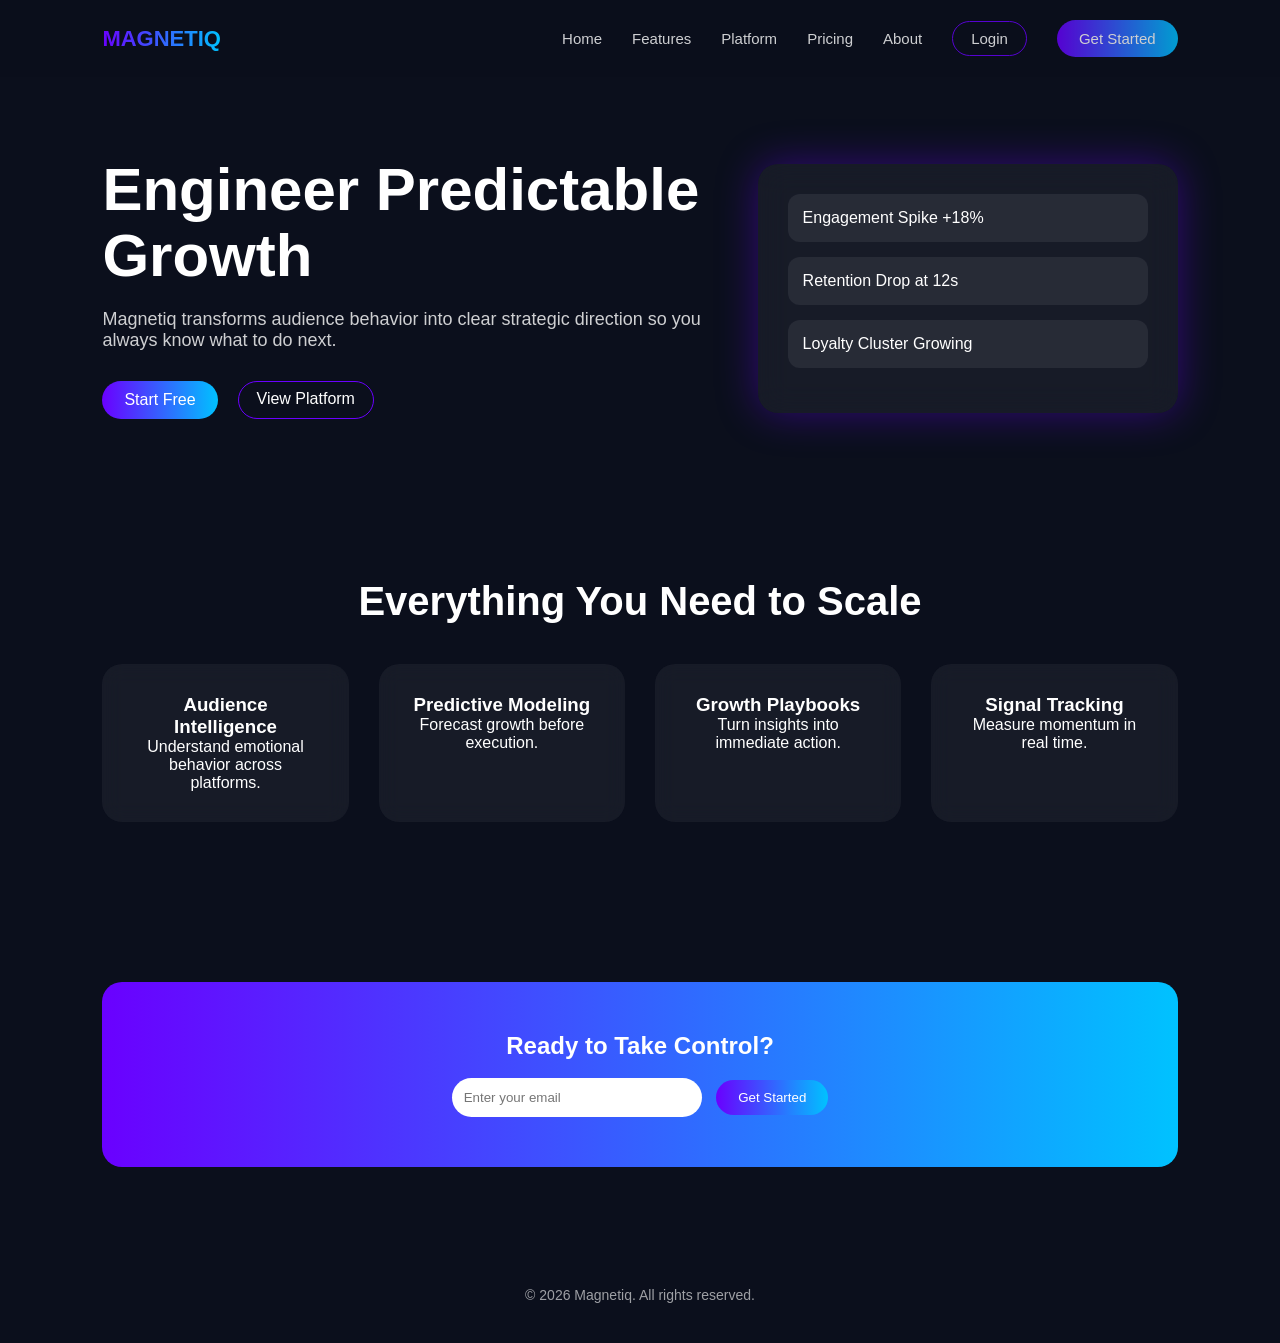
==== commit 25a6a3e5: "Update index.html" ====
--- a/index.html
+++ b/index.html
@@ -1,114 +1,73 @@
 <!DOCTYPE html>
-<html lang="en">
+<html>
 <head>
-<meta charset="UTF-8">
-<meta name="viewport" content="width=device-width, initial-scale=1.0">
-<title>Marketing Website</title>
-<link href="https://fonts.googleapis.com/css2?family=Montserrat:wght@400;700&display=swap" rel="stylesheet">
-<style>
-  body { font-family: 'Montserrat', sans-serif; margin:0; padding:0; color:#333; }
-  header { display:flex; justify-content:space-between; align-items:center; padding:20px 50px; background:#fff; box-shadow:0 2px 5px rgba(0,0,0,0.1);}
-  header nav a { margin-left:20px; text-decoration:none; color:#333; font-weight:500; }
-  header .cta { padding:10px 20px; background:#1e90ff; color:white; border-radius:5px; text-decoration:none; }
-  
-  .hero { display:flex; flex-wrap:wrap; align-items:center; padding:100px 50px; background:#f5f8ff; }
-  .hero-text { flex:1; min-width:300px; }
-  .hero-text h1 { font-size:48px; margin:0 0 20px; }
-  .hero-text p { font-size:20px; margin:0 0 30px; }
-  .hero-text .btn { padding:15px 30px; background:#1e90ff; color:white; border:none; border-radius:5px; font-size:16px; cursor:pointer; }
-  .hero-img { flex:1; min-width:300px; text-align:center; }
-  .hero-img img { max-width:100%; border-radius:10px; }
-
-  .features { display:flex; flex-wrap:wrap; justify-content:center; padding:80px 50px; text-align:center; }
-  .feature { flex:1; min-width:250px; margin:20px; }
-  .feature img { width:80px; height:80px; margin-bottom:20px; }
-  .feature h3 { margin-bottom:10px; }
-  
-  .testimonials { background:#e6f0ff; padding:80px 50px; text-align:center; }
-  .testimonial { margin:20px auto; max-width:500px; padding:20px; background:white; border-radius:10px; box-shadow:0 2px 10px rgba(0,0,0,0.1);}
-  .testimonial p { font-style:italic; }
-  .testimonial h4 { margin-top:10px; font-weight:700; }
-
-  .cta-section { padding:80px 50px; text-align:center; background:#1e90ff; color:white; }
-  .cta-section input[type="email"] { padding:15px; width:300px; max-width:80%; border:none; border-radius:5px; margin-right:10px; }
-  .cta-section button { padding:15px 30px; background:white; color:#1e90ff; border:none; border-radius:5px; cursor:pointer; font-weight:700; }
-
-  footer { background:#333; color:white; text-align:center; padding:40px 20px; }
-  footer a { color:white; margin:0 10px; text-decoration:none; }
-  
-  @media(max-width:768px) {
-    .hero { flex-direction:column; text-align:center; }
-    .hero-text h1 { font-size:36px; }
-    .features { flex-direction:column; }
-  }
-</style>
+  <title>Magnetiq</title>
+  <link rel="stylesheet" href="style.css">
 </head>
 <body>
 
-<header>
-  <div class="logo"><strong>BrandLogo</strong></div>
-  <nav>
-    <a href="#">Home</a>
-    <a href="#">About</a>
-    <a href="#">Features</a>
-    <a href="#">Testimonials</a>
-    <a href="#">Contact</a>
-    <a href="#" class="cta">Get Started</a>
-  </nav>
-</header>
+<div class="navbar">
+  <div class="logo">MAGNETIQ</div>
+  <div class="nav-links">
+    <a href="index.html">Home</a>
+    <a href="features.html">Features</a>
+    <a href="platform.html">Platform</a>
+    <a href="pricing.html">Pricing</a>
+    <a href="about.html">About</a>
+    <a href="login.html" class="btn-outline">Login</a>
+    <a href="login.html" class="btn-primary">Get Started</a>
+  </div>
+</div>
 
 <section class="hero">
   <div class="hero-text">
-    <h1>Grow Your Brand Online</h1>
-    <p>Reach more customers, faster, and increase your business impact.</p>
-    <button class="btn">Start Now</button>
+    <h1>Engineer Predictable Growth</h1>
+    <p>Magnetiq transforms audience behavior into clear strategic direction so you always know what to do next.</p>
+    <div class="hero-buttons">
+      <a href="login.html" class="btn-primary">Start Free</a>
+      <a href="features.html" class="btn-outline">View Platform</a>
+    </div>
   </div>
-  <div class="hero-img">
-    <img src="https://via.placeholder.com/500x350.png?text=Hero+Image" alt="Hero Image">
+
+  <div class="mockup">
+    <div class="stat">Engagement Spike +18%</div>
+    <div class="stat">Retention Drop at 12s</div>
+    <div class="stat">Loyalty Cluster Growing</div>
   </div>
 </section>
 
 <section class="features">
-  <div class="feature">
-    <img src="https://via.placeholder.com/80.png?text=Icon1" alt="Feature 1">
-    <h3>Easy to Use</h3>
-    <p>Our platform is intuitive and beginner-friendly.</p>
-  </div>
-  <div class="feature">
-    <img src="https://via.placeholder.com/80.png?text=Icon2" alt="Feature 2">
-    <h3>Fast Results</h3>
-    <p>Achieve your marketing goals in record time.</p>
-  </div>
-  <div class="feature">
-    <img src="https://via.placeholder.com/80.png?text=Icon3" alt="Feature 3">
-    <h3>24/7 Support</h3>
-    <p>We are always here to help you succeed.</p>
+  <h2>Everything You Need to Scale</h2>
+  <div class="feature-grid">
+    <div class="feature-card">
+      <h3>Audience Intelligence</h3>
+      <p>Understand emotional behavior across platforms.</p>
+    </div>
+    <div class="feature-card">
+      <h3>Predictive Modeling</h3>
+      <p>Forecast growth before execution.</p>
+    </div>
+    <div class="feature-card">
+      <h3>Growth Playbooks</h3>
+      <p>Turn insights into immediate action.</p>
+    </div>
+    <div class="feature-card">
+      <h3>Signal Tracking</h3>
+      <p>Measure momentum in real time.</p>
+    </div>
   </div>
 </section>
 
-<section class="testimonials">
-  <div class="testimonial">
-    <p>"This platform completely transformed our business. Highly recommended!"</p>
-    <h4>- Jane Doe</h4>
-  </div>
-  <div class="testimonial">
-    <p>"Amazing tools and support. Everything you need to grow online."</p>
-    <h4>- John Smith</h4>
-  </div>
+<section class="cta">
+  <h2>Ready to Take Control?</h2>
+  <br>
+  <input type="email" placeholder="Enter your email">
+  <button class="btn-primary">Get Started</button>
 </section>
 
-<section class="cta-section">
-  <h2>Join 10,000+ Satisfied Users</h2>
-  <input type="email" placeholder="Enter your email">
-  <button>Subscribe</button>
-</section>
-
-<footer>
-  <p>Follow us on:
-    <a href="#">Facebook</a> | <a href="#">Twitter</a> | <a href="#">Instagram</a>
-  </p>
-  <p>&copy; 2026 BrandName. All rights reserved.</p>
-</footer>
+<div class="footer">
+  © 2026 Magnetiq. All rights reserved.
+</div>
 
 </body>
 </html>
--- a/style.css
+++ b/style.css
@@ -0,0 +1,197 @@
+/* RESET */
+* {
+  margin: 0;
+  padding: 0;
+  box-sizing: border-box;
+  font-family: 'Inter', sans-serif;
+}
+
+body {
+  background: #0b0f1c;
+  color: white;
+  overflow-x: hidden;
+}
+
+a {
+  text-decoration: none;
+  color: inherit;
+}
+
+/* NAVBAR */
+.navbar {
+  display: flex;
+  justify-content: space-between;
+  align-items: center;
+  padding: 20px 8%;
+  background: rgba(11, 15, 28, 0.9);
+  position: sticky;
+  top: 0;
+  backdrop-filter: blur(10px);
+  z-index: 1000;
+}
+
+.logo {
+  font-size: 22px;
+  font-weight: 700;
+  background: linear-gradient(90deg, #6a00ff, #00c2ff);
+  -webkit-background-clip: text;
+  -webkit-text-fill-color: transparent;
+}
+
+.nav-links {
+  display: flex;
+  gap: 30px;
+  align-items: center;
+}
+
+.nav-links a {
+  font-size: 15px;
+  opacity: 0.8;
+}
+
+.nav-links a:hover {
+  opacity: 1;
+}
+
+.btn-outline {
+  padding: 8px 18px;
+  border-radius: 25px;
+  border: 1px solid #6a00ff;
+}
+
+.btn-primary {
+  padding: 10px 22px;
+  border-radius: 25px;
+  background: linear-gradient(90deg, #6a00ff, #00c2ff);
+  border: none;
+  color: white;
+  cursor: pointer;
+}
+
+/* HERO */
+.hero {
+  display: flex;
+  align-items: center;
+  justify-content: space-between;
+  padding: 80px 8%;
+  gap: 40px;
+}
+
+.hero-text {
+  max-width: 600px;
+}
+
+.hero h1 {
+  font-size: 60px;
+  line-height: 1.1;
+  margin-bottom: 20px;
+}
+
+.hero p {
+  font-size: 18px;
+  opacity: 0.8;
+  margin-bottom: 30px;
+}
+
+.hero-buttons {
+  display: flex;
+  gap: 20px;
+}
+
+/* MOCKUP PANEL */
+.mockup {
+  background: rgba(255, 255, 255, 0.05);
+  padding: 30px;
+  border-radius: 20px;
+  backdrop-filter: blur(15px);
+  box-shadow: 0 0 40px rgba(106, 0, 255, 0.4);
+  width: 420px;
+}
+
+.mockup h3 {
+  margin-bottom: 15px;
+}
+
+.stat {
+  margin-bottom: 15px;
+  padding: 15px;
+  border-radius: 12px;
+  background: rgba(255,255,255,0.07);
+}
+
+/* FEATURES */
+.features {
+  padding: 80px 8%;
+  text-align: center;
+}
+
+.features h2 {
+  font-size: 40px;
+  margin-bottom: 40px;
+}
+
+.feature-grid {
+  display: grid;
+  grid-template-columns: repeat(4, 1fr);
+  gap: 30px;
+}
+
+.feature-card {
+  padding: 30px;
+  border-radius: 20px;
+  background: rgba(255,255,255,0.05);
+  backdrop-filter: blur(10px);
+  transition: 0.3s;
+}
+
+.feature-card:hover {
+  transform: translateY(-8px);
+  box-shadow: 0 0 30px rgba(0, 194, 255, 0.4);
+}
+
+/* CTA SECTION */
+.cta {
+  margin: 80px 8%;
+  padding: 50px;
+  border-radius: 20px;
+  background: linear-gradient(90deg, #6a00ff, #00c2ff);
+  text-align: center;
+}
+
+.cta input {
+  padding: 12px;
+  border-radius: 25px;
+  border: none;
+  width: 250px;
+  margin-right: 10px;
+}
+
+/* FOOTER */
+.footer {
+  padding: 40px 8%;
+  text-align: center;
+  opacity: 0.6;
+  font-size: 14px;
+}
+
+/* RESPONSIVE */
+@media (max-width: 1000px) {
+  .hero {
+    flex-direction: column;
+    text-align: center;
+  }
+
+  .feature-grid {
+    grid-template-columns: repeat(2, 1fr);
+  }
+}
+
+@media (max-width: 600px) {
+  .feature-grid {
+    grid-template-columns: 1fr;
+  }
+
+  .hero h1 {
+    font-size: 38px;
+  }
+}
